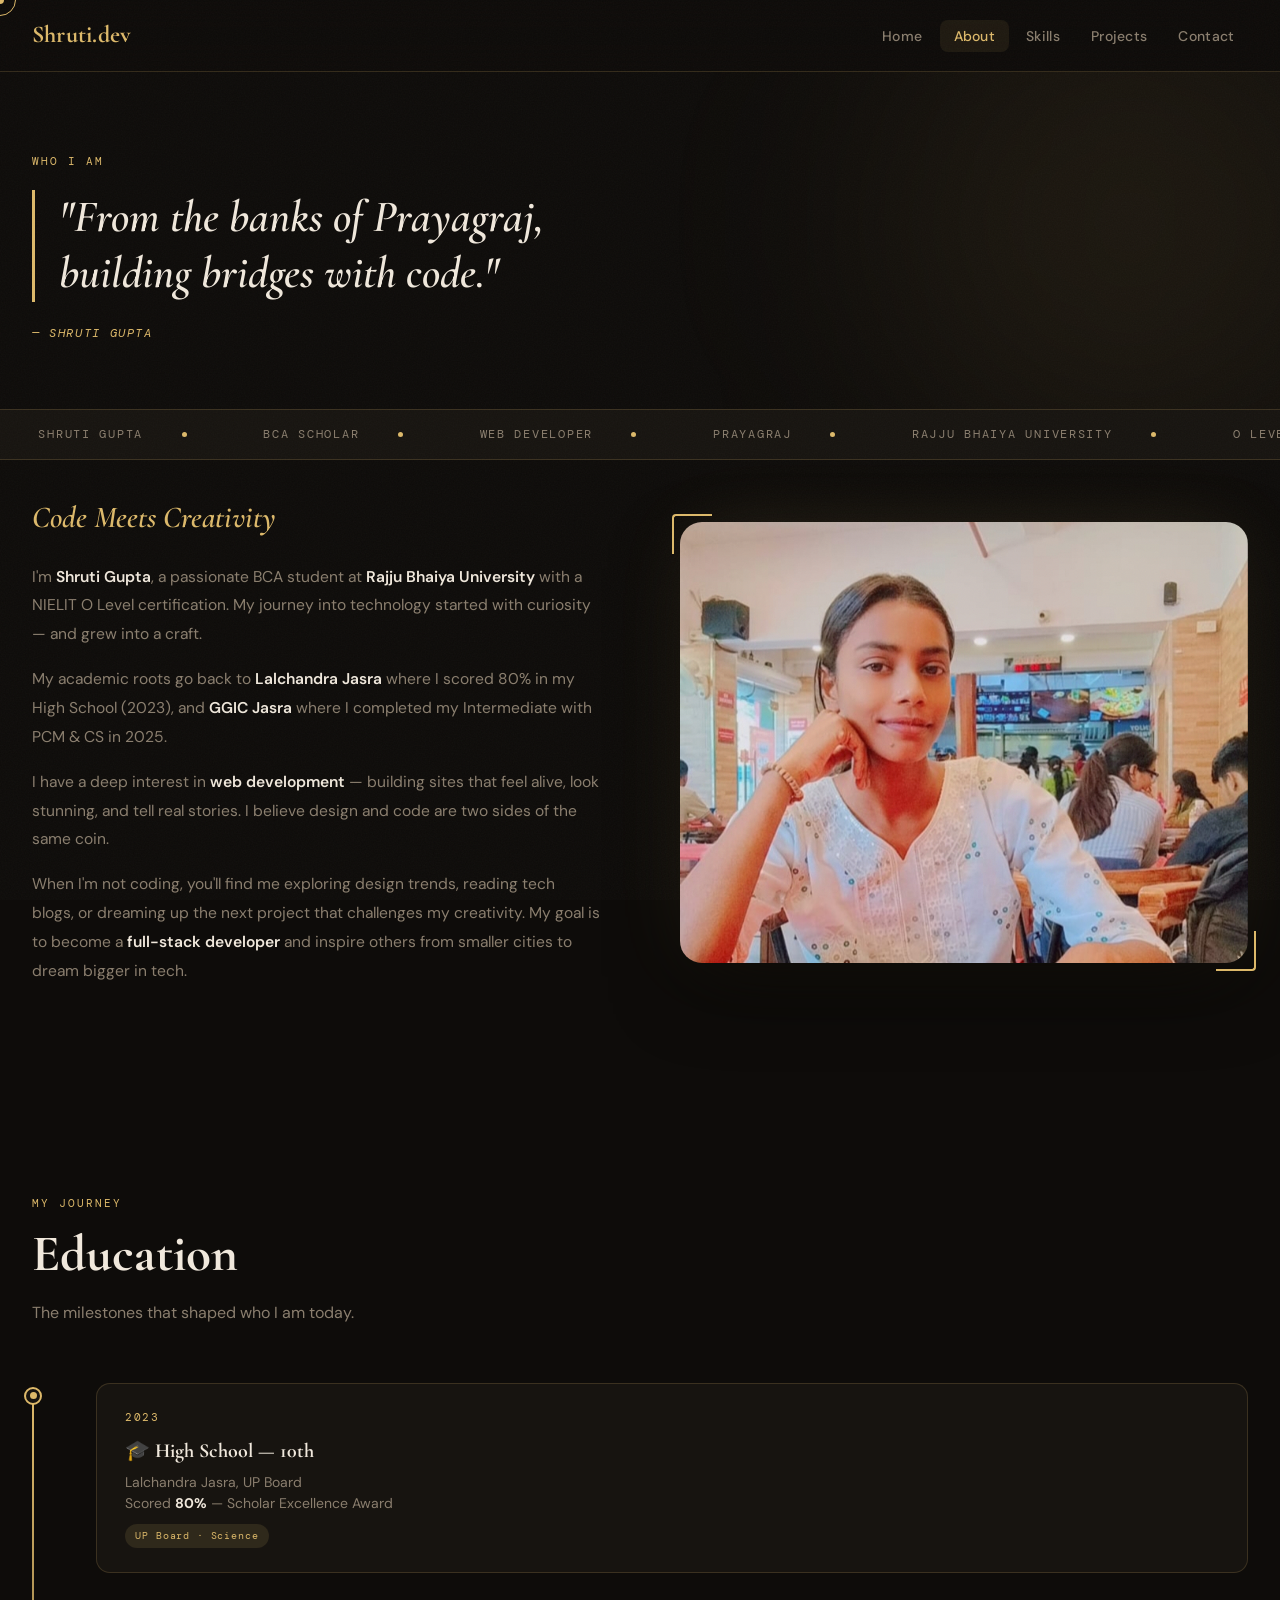
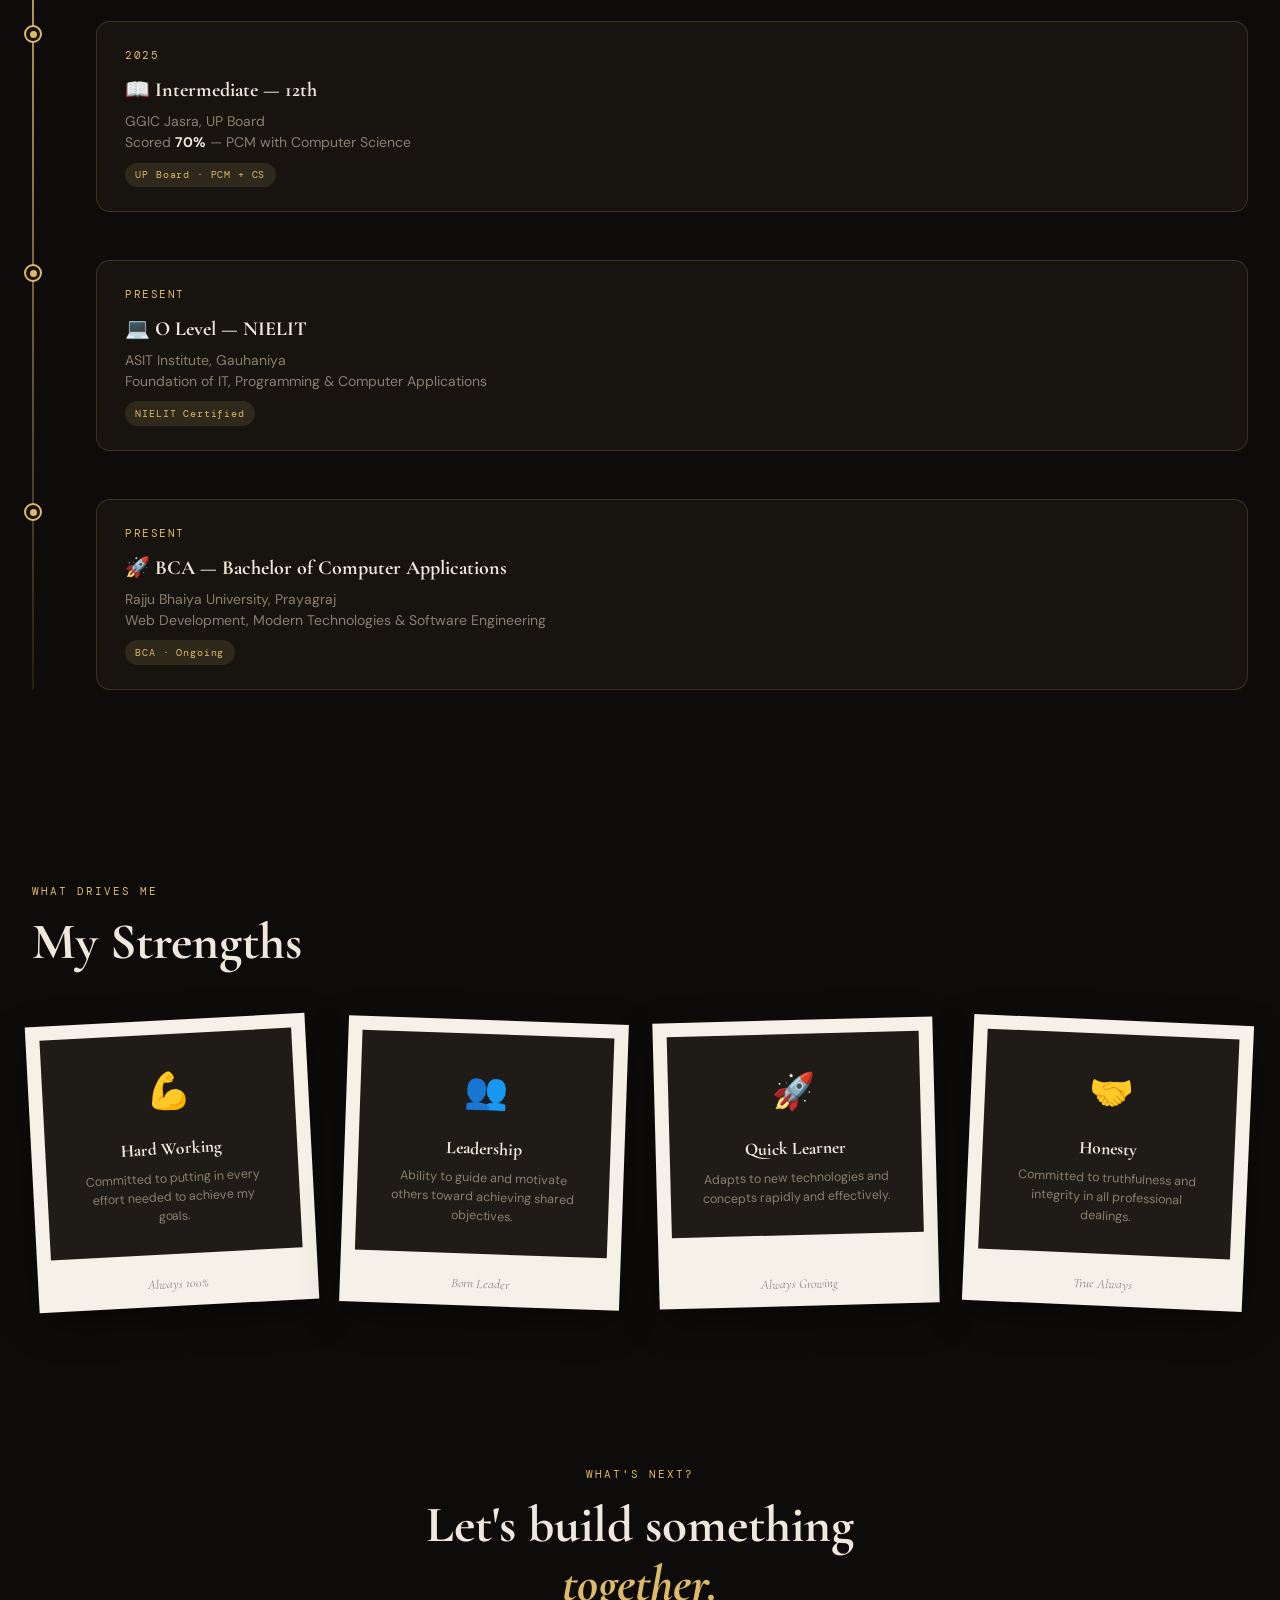
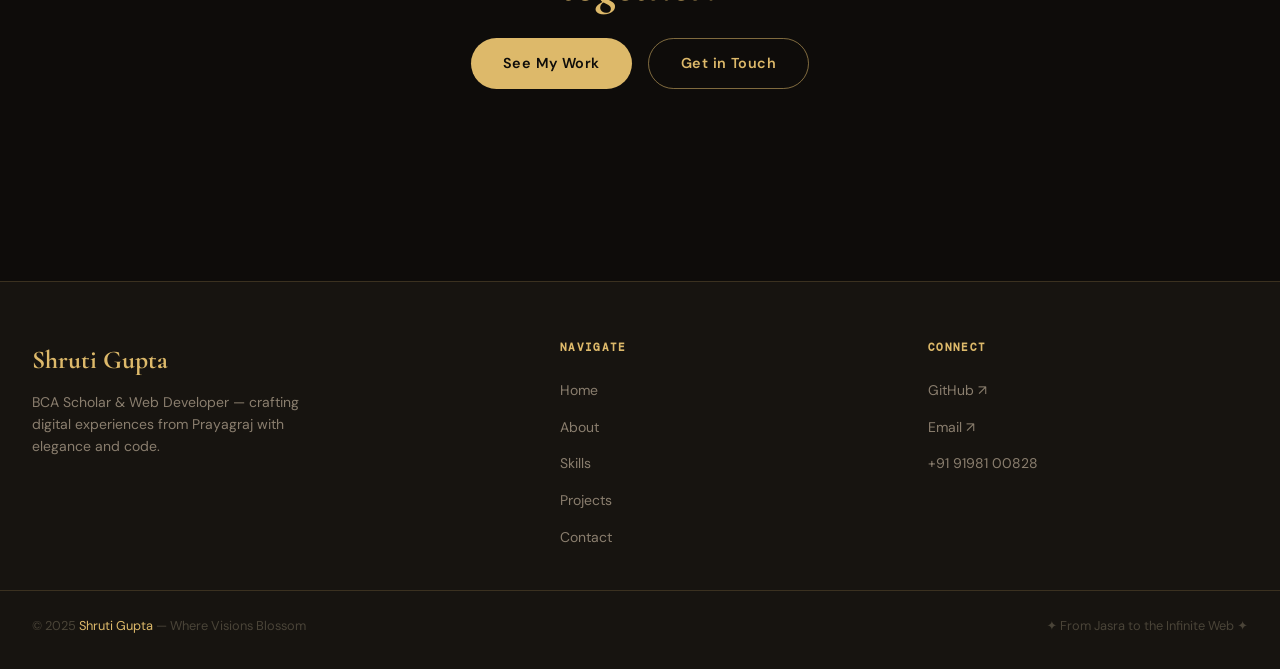
==== about.html @ 957fb054 "feat: complete multi-page portfolio redesign - 5 separate pages: Home, About, Skills, Projects, Cont" ====
<!DOCTYPE html>
<html lang="en">
<head>
  <meta charset="UTF-8">
  <meta name="viewport" content="width=device-width, initial-scale=1.0">
  <title>About — Shruti Gupta</title>
  <link rel="stylesheet" href="css/global.css">
  <link rel="stylesheet" href="css/about.css">
</head>
<body>

  <div id="scroll-progress"></div>
  <div id="cursor-dot"></div>
  <div id="cursor-ring"></div>
  <div id="page-overlay"></div>

  <!-- NAV -->
  <nav class="nav">
    <div class="nav-inner">
      <a href="index.html" class="nav-logo">Shruti.dev</a>
      <ul class="nav-links">
        <li><a href="index.html">Home</a></li>
        <li><a href="about.html">About</a></li>
        <li><a href="skills.html">Skills</a></li>
        <li><a href="projects.html">Projects</a></li>
        <li><a href="contact.html">Contact</a></li>
      </ul>
      <button class="nav-hamburger" aria-label="Menu">&#9776;</button>
    </div>
  </nav>
  <div class="nav-backdrop"></div>
  <div class="nav-drawer">
    <button class="nav-drawer-close" aria-label="Close">&#10005;</button>
    <ul>
      <li><a href="index.html">Home</a></li>
      <li><a href="about.html">About</a></li>
      <li><a href="skills.html">Skills</a></li>
      <li><a href="projects.html">Projects</a></li>
      <li><a href="contact.html">Contact</a></li>
    </ul>
  </div>

  <main class="page-main">

    <!-- ---- PAGE HERO ---- -->
    <section class="page-hero">
      <div class="ambient-blob page-hero-blob"></div>
      <div class="container">
        <div class="page-hero-inner reveal">
          <span class="section-eyebrow">Who I Am</span>
          <blockquote>
            "From the banks of Prayagraj,<br>
            building bridges with code."
          </blockquote>
          <cite>— Shruti Gupta</cite>
        </div>
      </div>
    </section>

    <!-- ---- MARQUEE ---- -->
    <div class="marquee-wrap">
      <div class="marquee-track">
        <div class="marquee-item">Shruti Gupta <span class="dot"></span></div>
        <div class="marquee-item">BCA Scholar <span class="dot"></span></div>
        <div class="marquee-item">Web Developer <span class="dot"></span></div>
        <div class="marquee-item">Prayagraj <span class="dot"></span></div>
        <div class="marquee-item">Rajju Bhaiya University <span class="dot"></span></div>
        <div class="marquee-item">O Level · NIELIT <span class="dot"></span></div>
        <div class="marquee-item">Creative Thinker <span class="dot"></span></div>
        <div class="marquee-item">Code Meets Creativity <span class="dot"></span></div>
        <div class="marquee-item">Shruti Gupta <span class="dot"></span></div>
        <div class="marquee-item">BCA Scholar <span class="dot"></span></div>
        <div class="marquee-item">Web Developer <span class="dot"></span></div>
        <div class="marquee-item">Prayagraj <span class="dot"></span></div>
        <div class="marquee-item">Rajju Bhaiya University <span class="dot"></span></div>
        <div class="marquee-item">O Level · NIELIT <span class="dot"></span></div>
        <div class="marquee-item">Creative Thinker <span class="dot"></span></div>
        <div class="marquee-item">Code Meets Creativity <span class="dot"></span></div>
      </div>
    </div>

    <!-- ---- ABOUT STORY ---- -->
    <section class="about-story">
      <div class="container">
        <div class="about-grid">

          <div class="about-text reveal-left">
            <h3>Code Meets Creativity</h3>
            <p>
              I'm <strong>Shruti Gupta</strong>, a passionate BCA student at
              <strong>Rajju Bhaiya University</strong> with a NIELIT O Level certification.
              My journey into technology started with curiosity — and grew into a craft.
            </p>
            <p>
              My academic roots go back to <strong>Lalchandra Jasra</strong> where I scored
              80% in my High School (2023), and <strong>GGIC Jasra</strong> where I completed
              my Intermediate with PCM &amp; CS in 2025.
            </p>
            <p>
              I have a deep interest in <strong>web development</strong> — building sites that
              feel alive, look stunning, and tell real stories. I believe design and code are
              two sides of the same coin.
            </p>
            <p>
              When I'm not coding, you'll find me exploring design trends, reading tech blogs,
              or dreaming up the next project that challenges my creativity. My goal is to become
              a <strong>full-stack developer</strong> and inspire others from smaller cities
              to dream bigger in tech.
            </p>
          </div>

          <div class="about-photo-wrap reveal-right">
            <div class="about-photo-frame">
              <div class="about-photo-glow"></div>
              <img src="assets/shruti2.jpg" alt="Shruti Gupta">
            </div>
          </div>

        </div>
      </div>
    </section>

    <!-- ---- EDUCATION TIMELINE ---- -->
    <section class="timeline-section">
      <div class="container">
        <div class="timeline-header reveal">
          <span class="section-eyebrow">My Journey</span>
          <h2 class="section-title">Education</h2>
          <p class="section-subtitle">The milestones that shaped who I am today.</p>
        </div>

        <div class="timeline">

          <div class="timeline-item reveal">
            <div class="timeline-node"></div>
            <div class="timeline-card">
              <div class="timeline-year">2023</div>
              <h3>🎓 High School — 10th</h3>
              <p>Lalchandra Jasra, UP Board</p>
              <p>Scored <strong style="color:var(--text)">80%</strong> — Scholar Excellence Award</p>
              <span class="timeline-badge">UP Board · Science</span>
            </div>
          </div>

          <div class="timeline-item reveal delay-1">
            <div class="timeline-node"></div>
            <div class="timeline-card">
              <div class="timeline-year">2025</div>
              <h3>📖 Intermediate — 12th</h3>
              <p>GGIC Jasra, UP Board</p>
              <p>Scored <strong style="color:var(--text)">70%</strong> — PCM with Computer Science</p>
              <span class="timeline-badge">UP Board · PCM + CS</span>
            </div>
          </div>

          <div class="timeline-item reveal delay-2">
            <div class="timeline-node"></div>
            <div class="timeline-card">
              <div class="timeline-year">Present</div>
              <h3>💻 O Level — NIELIT</h3>
              <p>ASIT Institute, Gauhaniya</p>
              <p>Foundation of IT, Programming &amp; Computer Applications</p>
              <span class="timeline-badge">NIELIT Certified</span>
            </div>
          </div>

          <div class="timeline-item reveal delay-3">
            <div class="timeline-node"></div>
            <div class="timeline-card">
              <div class="timeline-year">Present</div>
              <h3>🚀 BCA — Bachelor of Computer Applications</h3>
              <p>Rajju Bhaiya University, Prayagraj</p>
              <p>Web Development, Modern Technologies &amp; Software Engineering</p>
              <span class="timeline-badge">BCA · Ongoing</span>
            </div>
          </div>

        </div>
      </div>
    </section>

    <!-- ---- STRENGTHS POLAROID WALL ---- -->
    <section class="strengths-section">
      <div class="container">
        <div class="reveal" style="margin-bottom:3rem;">
          <span class="section-eyebrow">What Drives Me</span>
          <h2 class="section-title">My Strengths</h2>
        </div>

        <div class="strengths-grid">
          <div class="polaroid-card reveal">
            <div class="polaroid-inner">
              <div class="polaroid-icon">💪</div>
              <h3>Hard Working</h3>
              <p>Committed to putting in every effort needed to achieve my goals.</p>
            </div>
            <span class="polaroid-caption">Always 100%</span>
          </div>

          <div class="polaroid-card reveal delay-1">
            <div class="polaroid-inner">
              <div class="polaroid-icon">👥</div>
              <h3>Leadership</h3>
              <p>Ability to guide and motivate others toward achieving shared objectives.</p>
            </div>
            <span class="polaroid-caption">Born Leader</span>
          </div>

          <div class="polaroid-card reveal delay-2">
            <div class="polaroid-inner">
              <div class="polaroid-icon">🚀</div>
              <h3>Quick Learner</h3>
              <p>Adapts to new technologies and concepts rapidly and effectively.</p>
            </div>
            <span class="polaroid-caption">Always Growing</span>
          </div>

          <div class="polaroid-card reveal delay-3">
            <div class="polaroid-inner">
              <div class="polaroid-icon">🤝</div>
              <h3>Honesty</h3>
              <p>Committed to truthfulness and integrity in all professional dealings.</p>
            </div>
            <span class="polaroid-caption">True Always</span>
          </div>
        </div>
      </div>
    </section>

    <!-- ---- CTA ---- -->
    <section style="padding: 4rem 0 6rem;">
      <div class="container" style="text-align:center;">
        <div class="reveal">
          <span class="section-eyebrow">What's Next?</span>
          <h2 class="section-title" style="max-width:500px;margin:0 auto 1.5rem;">
            Let's build something<br>
            <span style="color:var(--gold); font-style:italic;">together.</span>
          </h2>
          <div style="display:flex; gap:1rem; justify-content:center; flex-wrap:wrap;">
            <a href="projects.html" class="btn btn-primary">See My Work</a>
            <a href="contact.html" class="btn btn-outline">Get in Touch</a>
          </div>
        </div>
      </div>
    </section>

  </main>

  <!-- FOOTER -->
  <footer class="footer">
    <div class="footer-inner">
      <div class="footer-brand">
        <div class="brand-name">Shruti Gupta</div>
        <p>BCA Scholar &amp; Web Developer — crafting digital experiences from Prayagraj with elegance and code.</p>
      </div>
      <div class="footer-col">
        <h4>Navigate</h4>
        <ul>
          <li><a href="index.html">Home</a></li>
          <li><a href="about.html">About</a></li>
          <li><a href="skills.html">Skills</a></li>
          <li><a href="projects.html">Projects</a></li>
          <li><a href="contact.html">Contact</a></li>
        </ul>
      </div>
      <div class="footer-col">
        <h4>Connect</h4>
        <ul>
          <li><a href="https://github.com/shrutii58" target="_blank">GitHub ↗</a></li>
          <li><a href="mailto:shruti2389@gmail.com">Email ↗</a></li>
          <li><a href="tel:+919198100828">+91 91981 00828</a></li>
        </ul>
      </div>
    </div>
    <div class="footer-bottom">
      <p>© 2025 <span>Shruti Gupta</span> — Where Visions Blossom</p>
      <p>✦ From Jasra to the Infinite Web ✦</p>
    </div>
  </footer>

  <script src="js/reveal.js"></script>
  <script src="js/nav.js"></script>
  <script src="js/cursor.js"></script>

  <!-- Timeline node animation via reveal observer -->
  <script>
    (function () {
      const observer = new IntersectionObserver(entries => {
        entries.forEach(e => {
          if (e.isIntersecting) {
            e.target.classList.add('visible');
          }
        });
      }, { threshold: 0.3 });
      document.querySelectorAll('.timeline-item').forEach(el => observer.observe(el));
    })();
  </script>
</body>
</html>
---- css/global.css ----
/* ============================================================
   GLOBAL.CSS — Design Tokens, Reset, Nav, Footer, Cursor,
                Animations, Scroll Progress, Page Transitions
   ============================================================ */

/* ---------- Google Fonts ---------- */
@import url('https://fonts.googleapis.com/css2?family=Cormorant+Garamond:ital,wght@0,400;0,500;0,600;0,700;1,400;1,600&family=DM+Sans:wght@300;400;500;600;700&family=DM+Mono:wght@400;500&display=swap');

/* ---------- CSS Variables ---------- */
:root {
  --bg:           #0E0C0A;
  --surface:      #171410;
  --surface-up:   #1F1B17;
  --card:         #231F1A;
  --border:       rgba(221,185,106,0.18);
  --border-hover: rgba(221,185,106,0.55);

  --text:         #F0E8DC;
  --muted:        #8A7E6E;
  --faint:        #4A4438;

  --gold:         #DDB96A;
  --gold-dim:     rgba(221,185,106,0.12);
  --gold-glow:    rgba(221,185,106,0.25);
  --red:          #C4523A;
  --green:        #5C9E7F;

  --font-head:    'Cormorant Garamond', Georgia, serif;
  --font-body:    'DM Sans', system-ui, sans-serif;
  --font-mono:    'DM Mono', monospace;

  --radius:       14px;
  --radius-lg:    22px;
  --transition:   0.38s cubic-bezier(0.22, 1, 0.36, 1);
  --nav-h:        72px;
}

/* ---------- Reset ---------- */
*, *::before, *::after { margin: 0; padding: 0; box-sizing: border-box; }
html { scroll-behavior: smooth; font-size: 16px; }
body {
  font-family: var(--font-body);
  background-color: var(--bg);
  color: var(--text);
  overflow-x: hidden;
  line-height: 1.7;
  min-height: 100vh;
  cursor: none;
}
body::after {
  content: '';
  position: fixed;
  inset: 0;
  background-image: url("data:image/svg+xml,%3Csvg xmlns='http://www.w3.org/2000/svg' width='300' height='300'%3E%3Cfilter id='n'%3E%3CfeTurbulence type='fractalNoise' baseFrequency='0.75' numOctaves='4' stitchTiles='stitch'/%3E%3C/filter%3E%3Crect width='300' height='300' filter='url(%23n)' opacity='1'/%3E%3C/svg%3E");
  opacity: 0.035;
  pointer-events: none;
  z-index: 9990;
}
img { max-width: 100%; display: block; }
a { color: inherit; text-decoration: none; }
button { font-family: var(--font-body); cursor: none; }

/* ---------- Scroll Progress Bar ---------- */
#scroll-progress {
  position: fixed;
  top: 0; left: 0;
  width: 100%; height: 3px;
  background: linear-gradient(90deg, var(--gold), var(--red));
  transform-origin: left;
  transform: scaleX(0);
  z-index: 9999;
  transition: transform 0.1s linear;
}

/* ---------- Custom Cursor ---------- */
#cursor-dot {
  position: fixed;
  width: 8px; height: 8px;
  background: var(--gold);
  border-radius: 50%;
  pointer-events: none;
  z-index: 9998;
  transform: translate(-50%, -50%);
  transition: transform 0.08s ease, opacity 0.3s;
}
#cursor-ring {
  position: fixed;
  width: 32px; height: 32px;
  border: 1.5px solid var(--gold);
  border-radius: 50%;
  pointer-events: none;
  z-index: 9997;
  transform: translate(-50%, -50%);
  transition: width 0.3s var(--transition), height 0.3s var(--transition),
              border-radius 0.3s var(--transition), background 0.3s,
              border-color 0.3s;
  display: flex; align-items: center; justify-content: center;
  overflow: hidden;
}
#cursor-ring.expanded {
  width: 80px; height: 32px;
  border-radius: 50px;
  background: var(--gold);
  border-color: var(--gold);
}
#cursor-ring.expanded::after {
  content: 'OPEN ↗';
  font-family: var(--font-mono);
  font-size: 0.6rem;
  color: var(--bg);
  font-weight: 600;
  letter-spacing: 0.06em;
  white-space: nowrap;
}
#cursor-ring.link-mode {
  width: 44px; height: 44px;
  border-color: var(--gold);
  background: var(--gold-dim);
}
@media (max-width: 768px) {
  #cursor-dot, #cursor-ring { display: none; }
  body { cursor: auto; }
  button { cursor: pointer; }
}

/* ---------- Page Transition Overlay ---------- */
#page-overlay {
  position: fixed;
  inset: 0;
  background: var(--bg);
  z-index: 9995;
  opacity: 0;
  pointer-events: none;
  transition: opacity 0.3s ease;
}
#page-overlay.active { opacity: 1; pointer-events: all; }

/* ============================================================
   NAVIGATION
   ============================================================ */
.nav {
  position: fixed;
  top: 0; left: 0; right: 0;
  height: var(--nav-h);
  z-index: 500;
  backdrop-filter: blur(24px) saturate(160%);
  -webkit-backdrop-filter: blur(24px) saturate(160%);
  background: rgba(14, 12, 10, 0.72);
  border-bottom: 1px solid var(--border);
  display: flex; align-items: center;
}
.nav-inner {
  width: 100%; max-width: 1280px;
  margin: 0 auto;
  padding: 0 2rem;
  display: flex; align-items: center; justify-content: space-between;
}
.nav-logo {
  font-family: var(--font-head);
  font-size: 1.5rem;
  font-weight: 700;
  color: var(--gold);
  letter-spacing: 0.01em;
  transition: opacity 0.2s;
}
.nav-logo:hover { opacity: 0.8; }

.nav-links {
  display: flex; align-items: center;
  gap: 0.25rem;
  list-style: none;
}
.nav-links a {
  font-size: 0.875rem;
  font-weight: 500;
  color: var(--muted);
  padding: 0.45rem 0.85rem;
  border-radius: 8px;
  transition: color 0.2s, background 0.2s;
  letter-spacing: 0.02em;
}
.nav-links a:hover,
.nav-links a.active {
  color: var(--text);
  background: rgba(221,185,106,0.08);
}
.nav-links a.active { color: var(--gold); }

/* Mobile menu button */
.nav-hamburger {
  display: none;
  background: none;
  border: 1.5px solid var(--border);
  border-radius: 8px;
  width: 40px; height: 40px;
  align-items: center; justify-content: center;
  color: var(--gold);
  font-size: 1.1rem;
  transition: border-color 0.2s;
}
.nav-hamburger:hover { border-color: var(--gold); }

/* Mobile drawer */
.nav-drawer {
  position: fixed;
  top: 0; right: -100%;
  width: min(320px, 85vw);
  height: 100vh;
  background: var(--surface);
  border-left: 1px solid var(--border);
  z-index: 600;
  transition: right 0.4s cubic-bezier(0.22, 1, 0.36, 1);
  display: flex; flex-direction: column;
  padding: 2rem;
}
.nav-drawer.open { right: 0; }
.nav-drawer-close {
  align-self: flex-end;
  background: none;
  border: 1.5px solid var(--border);
  border-radius: 8px;
  width: 36px; height: 36px;
  display: flex; align-items: center; justify-content: center;
  color: var(--muted);
  font-size: 1rem;
  margin-bottom: 2rem;
}
.nav-drawer ul {
  list-style: none;
  display: flex; flex-direction: column;
  gap: 0.5rem;
}
.nav-drawer ul a {
  display: block;
  font-size: 1.1rem;
  font-weight: 500;
  color: var(--muted);
  padding: 0.7rem 1rem;
  border-radius: 10px;
  transition: color 0.2s, background 0.2s;
}
.nav-drawer ul a:hover,
.nav-drawer ul a.active {
  color: var(--gold);
  background: var(--gold-dim);
}

/* Overlay behind drawer */
.nav-backdrop {
  display: none;
  position: fixed;
  inset: 0;
  background: rgba(0,0,0,0.5);
  z-index: 599;
}
.nav-backdrop.show { display: block; }

@media (max-width: 768px) {
  .nav-links { display: none; }
  .nav-hamburger { display: flex; }
}

/* ============================================================
   FOOTER
   ============================================================ */
.footer {
  background: var(--surface);
  border-top: 1px solid var(--border);
  padding: 3.5rem 0 2rem;
  margin-top: 6rem;
}
.footer-inner {
  max-width: 1280px;
  margin: 0 auto;
  padding: 0 2rem;
  display: grid;
  grid-template-columns: 1.5fr 1fr 1fr;
  gap: 3rem;
  margin-bottom: 2.5rem;
}
.footer-brand .brand-name {
  font-family: var(--font-head);
  font-size: 1.6rem;
  font-weight: 700;
  color: var(--gold);
  margin-bottom: 0.6rem;
}
.footer-brand p {
  color: var(--muted);
  font-size: 0.875rem;
  line-height: 1.6;
  max-width: 280px;
}
.footer-col h4 {
  font-size: 0.7rem;
  font-family: var(--font-mono);
  letter-spacing: 0.12em;
  color: var(--gold);
  text-transform: uppercase;
  margin-bottom: 1.2rem;
}
.footer-col ul {
  list-style: none;
  display: flex;
  flex-direction: column;
  gap: 0.6rem;
}
.footer-col ul a {
  font-size: 0.875rem;
  color: var(--muted);
  transition: color 0.2s;
}
.footer-col ul a:hover { color: var(--text); }
.footer-bottom {
  max-width: 1280px;
  margin: 0 auto;
  padding: 1.5rem 2rem 0;
  border-top: 1px solid var(--border);
  display: flex;
  align-items: center;
  justify-content: space-between;
  flex-wrap: wrap;
  gap: 0.5rem;
}
.footer-bottom p {
  font-size: 0.8rem;
  color: var(--faint);
}
.footer-bottom span { color: var(--gold); }

@media (max-width: 768px) {
  .footer-inner { grid-template-columns: 1fr; gap: 2rem; }
  .footer-bottom { flex-direction: column; text-align: center; }
}

/* ============================================================
   SHARED SECTION UTILITIES
   ============================================================ */
.container {
  max-width: 1280px;
  margin: 0 auto;
  padding: 0 2rem;
}
section { padding: 6rem 0; }

.section-eyebrow {
  font-family: var(--font-mono);
  font-size: 0.7rem;
  letter-spacing: 0.18em;
  color: var(--gold);
  text-transform: uppercase;
  margin-bottom: 0.75rem;
  display: block;
}
.section-title {
  font-family: var(--font-head);
  font-size: clamp(2rem, 5vw, 3.2rem);
  font-weight: 700;
  color: var(--text);
  line-height: 1.15;
  margin-bottom: 1rem;
}
.section-title .ink-line {
  position: relative;
  display: inline-block;
}
.section-title .ink-line svg {
  position: absolute;
  bottom: -6px; left: 0;
  width: 100%;
  overflow: visible;
  pointer-events: none;
}
.section-subtitle {
  font-size: 1rem;
  color: var(--muted);
  max-width: 540px;
  line-height: 1.7;
}

/* ---------- Divider ---------- */
.section-divider {
  width: 100%;
  height: 60px;
  position: relative;
  overflow: hidden;
  margin: 0;
}
.section-divider svg {
  width: 100%;
  height: 100%;
}

/* ---------- Scroll Reveal ---------- */
.reveal {
  opacity: 0;
  transform: translateY(48px);
  transition: opacity 0.7s var(--transition),
              transform 0.7s var(--transition);
}
.reveal.visible {
  opacity: 1;
  transform: translateY(0);
}
.reveal-left {
  opacity: 0;
  transform: translateX(-48px);
  transition: opacity 0.7s var(--transition),
              transform 0.7s var(--transition);
}
.reveal-left.visible {
  opacity: 1;
  transform: translateX(0);
}
.reveal-right {
  opacity: 0;
  transform: translateX(48px);
  transition: opacity 0.7s var(--transition),
              transform 0.7s var(--transition);
}
.reveal-right.visible {
  opacity: 1;
  transform: translateX(0);
}

/* Stagger delays */
.delay-1 { transition-delay: 0.1s; }
.delay-2 { transition-delay: 0.2s; }
.delay-3 { transition-delay: 0.3s; }
.delay-4 { transition-delay: 0.4s; }
.delay-5 { transition-delay: 0.5s; }

/* ---------- Marquee ---------- */
.marquee-wrap {
  overflow: hidden;
  width: 100%;
  background: var(--surface);
  border-top: 1px solid var(--border);
  border-bottom: 1px solid var(--border);
  padding: 0.9rem 0;
}
.marquee-track {
  display: flex;
  width: max-content;
  animation: marquee-scroll 28s linear infinite;
  gap: 0;
}
.marquee-wrap:hover .marquee-track { animation-play-state: paused; }
.marquee-item {
  font-family: var(--font-mono);
  font-size: 0.72rem;
  letter-spacing: 0.15em;
  text-transform: uppercase;
  color: var(--muted);
  padding: 0 2.4rem;
  white-space: nowrap;
  display: flex; align-items: center; gap: 2.4rem;
}
.marquee-item .dot {
  width: 5px; height: 5px;
  background: var(--gold);
  border-radius: 50%;
  flex-shrink: 0;
}
@keyframes marquee-scroll {
  0%   { transform: translateX(0); }
  100% { transform: translateX(-50%); }
}

/* ---------- Gold Ink underline SVG animation ---------- */
.ink-svg-path {
  fill: none;
  stroke: var(--gold);
  stroke-width: 3;
  stroke-linecap: round;
  stroke-dasharray: 600;
  stroke-dashoffset: 600;
  animation: ink-draw 1.4s cubic-bezier(0.22, 1, 0.36, 1) 0.5s forwards;
}
@keyframes ink-draw {
  to { stroke-dashoffset: 0; }
}

/* ---------- Floating Petals ---------- */
.petals-wrap {
  position: absolute;
  inset: 0;
  overflow: hidden;
  pointer-events: none;
  z-index: 0;
}
.petal {
  position: absolute;
  border-radius: 50% 10% 50% 10%;
  opacity: 0;
  animation: petal-drift linear infinite;
}
.petal:nth-child(1)  { width:10px; height:16px; background:var(--gold);    left:8%;   animation-duration:14s; animation-delay:0s;    top:-20px; }
.petal:nth-child(2)  { width:7px;  height:13px; background:var(--red);     left:22%;  animation-duration:18s; animation-delay:3s;    top:-20px; }
.petal:nth-child(3)  { width:12px; height:18px; background:var(--gold);    left:38%;  animation-duration:16s; animation-delay:1.5s;  top:-20px; opacity:0.6; }
.petal:nth-child(4)  { width:8px;  height:14px; background:var(--red);     left:55%;  animation-duration:20s; animation-delay:5s;    top:-20px; }
.petal:nth-child(5)  { width:6px;  height:11px; background:var(--gold);    left:68%;  animation-duration:15s; animation-delay:2s;    top:-20px; opacity:0.5; }
.petal:nth-child(6)  { width:9px;  height:15px; background:#e89a50;        left:80%;  animation-duration:17s; animation-delay:7s;    top:-20px; }
.petal:nth-child(7)  { width:11px; height:17px; background:var(--gold);    left:14%;  animation-duration:19s; animation-delay:4s;    top:-20px; opacity:0.7; }
.petal:nth-child(8)  { width:7px;  height:12px; background:var(--red);     left:92%;  animation-duration:13s; animation-delay:6s;    top:-20px; }
@keyframes petal-drift {
  0%   { transform: translateY(-20px) rotate(0deg);   opacity: 0; }
  10%  { opacity: 0.7; }
  90%  { opacity: 0.4; }
  100% { transform: translateY(100vh) rotate(540deg); opacity: 0; }
}

/* ---------- Buttons ---------- */
.btn {
  display: inline-flex;
  align-items: center;
  gap: 0.5rem;
  padding: 0.75rem 2rem;
  border-radius: 50px;
  font-size: 0.9rem;
  font-weight: 600;
  letter-spacing: 0.03em;
  transition: transform 0.25s var(--transition),
              box-shadow 0.25s var(--transition),
              background 0.25s;
  border: none;
  cursor: none;
}
.btn-primary {
  background: var(--gold);
  color: var(--bg);
}
.btn-primary:hover {
  transform: translateY(-3px);
  box-shadow: 0 12px 32px -6px rgba(221,185,106,0.45);
}
.btn-outline {
  background: transparent;
  color: var(--gold);
  border: 1.5px solid var(--border-hover);
}
.btn-outline:hover {
  background: var(--gold-dim);
  transform: translateY(-3px);
  border-color: var(--gold);
}

/* ---------- Tag / Pill ---------- */
.tag {
  display: inline-block;
  font-family: var(--font-mono);
  font-size: 0.68rem;
  letter-spacing: 0.06em;
  padding: 0.28rem 0.75rem;
  border-radius: 50px;
  background: var(--gold-dim);
  color: var(--gold);
  border: 1px solid rgba(221,185,106,0.25);
}

/* ---------- Ambient glow blobs ---------- */
.ambient-blob {
  position: absolute;
  border-radius: 50%;
  filter: blur(120px);
  pointer-events: none;
  z-index: 0;
}

/* ---------- Page main padding ---------- */
.page-main { padding-top: var(--nav-h); }
---- css/about.css ----
/* ============================================================
   ABOUT.CSS — Story, Timeline, Polaroid Strengths
   ============================================================ */

/* ---- Page Hero ---- */
.page-hero {
  padding: 5rem 0 4rem;
  position: relative;
  overflow: hidden;
}
.page-hero-blob {
  width: 500px; height: 500px;
  background: rgba(221,185,106,0.07);
  top: -100px; right: -100px;
}
.page-hero-inner {
  position: relative;
  z-index: 2;
  max-width: 700px;
}
.page-hero blockquote {
  font-family: var(--font-head);
  font-size: clamp(1.8rem, 4vw, 2.8rem);
  font-weight: 600;
  font-style: italic;
  color: var(--text);
  line-height: 1.25;
  margin: 1.2rem 0 1rem;
  border-left: 3px solid var(--gold);
  padding-left: 1.5rem;
}
.page-hero cite {
  font-family: var(--font-mono);
  font-size: 0.72rem;
  letter-spacing: 0.14em;
  color: var(--gold);
  text-transform: uppercase;
}

/* ---- About Story ---- */
.about-story { padding-top: 2rem; }
.about-grid {
  display: grid;
  grid-template-columns: 1fr 1fr;
  gap: 5rem;
  align-items: center;
}
.about-text h3 {
  font-family: var(--font-head);
  font-size: clamp(1.4rem, 3vw, 1.9rem);
  font-weight: 600;
  color: var(--gold);
  margin-bottom: 1.2rem;
  font-style: italic;
}
.about-text p {
  color: var(--muted);
  font-size: 0.975rem;
  line-height: 1.85;
  margin-bottom: 1rem;
}
.about-text p strong { color: var(--text); font-weight: 600; }

/* Photo with SVG squiggle border */
.about-photo-wrap { position: relative; }
.about-photo-frame {
  position: relative;
  display: inline-block;
}
.about-photo-frame img {
  width: 100%;
  border-radius: 22px;
  display: block;
  position: relative;
  z-index: 1;
  box-shadow: 0 30px 80px -16px rgba(0,0,0,0.7),
              0 0 80px -20px rgba(221,185,106,0.2);
}
/* Decorative corner accents */
.about-photo-frame::before,
.about-photo-frame::after {
  content: '';
  position: absolute;
  width: 40px; height: 40px;
  border-color: var(--gold);
  border-style: solid;
  z-index: 2;
}
.about-photo-frame::before {
  top: -8px; left: -8px;
  border-width: 2px 0 0 2px;
  border-radius: 4px 0 0 0;
}
.about-photo-frame::after {
  bottom: -8px; right: -8px;
  border-width: 0 2px 2px 0;
  border-radius: 0 0 4px 0;
}
.about-photo-glow {
  position: absolute;
  inset: -20px;
  background: radial-gradient(ellipse at center, rgba(221,185,106,0.12) 0%, transparent 65%);
  pointer-events: none;
  z-index: 0;
}

/* ---- Education Timeline ---- */
.timeline-section { padding: 6rem 0; }
.timeline-header { margin-bottom: 3.5rem; }

.timeline {
  position: relative;
  padding-left: 2.5rem;
}
.timeline::before {
  content: '';
  position: absolute;
  left: 0;
  top: 8px;
  bottom: 0;
  width: 2px;
  background: linear-gradient(180deg, var(--gold), rgba(221,185,106,0.1));
}

.timeline-item {
  position: relative;
  margin-bottom: 3rem;
  padding-left: 1.5rem;
}
.timeline-item:last-child { margin-bottom: 0; }

/* Node circle */
.timeline-node {
  position: absolute;
  left: -2.5rem;
  top: 4px;
  width: 18px; height: 18px;
  border-radius: 50%;
  background: var(--surface);
  border: 2px solid rgba(221,185,106,0.35);
  display: flex; align-items: center; justify-content: center;
  transition: border-color 0.4s, background 0.4s;
  z-index: 1;
  margin-left: -8px;
}
.timeline-node::after {
  content: '';
  width: 7px; height: 7px;
  border-radius: 50%;
  background: var(--gold);
  opacity: 0;
  transition: opacity 0.4s;
}
.timeline-item.visible .timeline-node {
  border-color: var(--gold);
}
.timeline-item.visible .timeline-node::after {
  opacity: 1;
}

.timeline-card {
  background: var(--surface);
  border: 1px solid var(--border);
  border-radius: var(--radius);
  padding: 1.5rem 1.75rem;
  transition: border-color 0.3s, transform 0.3s var(--transition);
}
.timeline-card:hover {
  border-color: var(--border-hover);
  transform: translateX(6px);
}
.timeline-year {
  font-family: var(--font-mono);
  font-size: 0.68rem;
  letter-spacing: 0.14em;
  color: var(--gold);
  text-transform: uppercase;
  margin-bottom: 0.5rem;
}
.timeline-card h3 {
  font-family: var(--font-head);
  font-size: 1.25rem;
  font-weight: 700;
  color: var(--text);
  margin-bottom: 0.25rem;
}
.timeline-card p {
  font-size: 0.875rem;
  color: var(--muted);
  line-height: 1.5;
}
.timeline-badge {
  display: inline-block;
  margin-top: 0.6rem;
  font-family: var(--font-mono);
  font-size: 0.65rem;
  padding: 0.22rem 0.65rem;
  border-radius: 50px;
  background: var(--gold-dim);
  color: var(--gold);
  letter-spacing: 0.08em;
}

/* ---- Strengths Polaroid Wall ---- */
.strengths-section { padding: 6rem 0; }
.strengths-grid {
  display: grid;
  grid-template-columns: repeat(4, 1fr);
  gap: 2rem;
  margin-top: 3rem;
}
.polaroid-card {
  background: #f5f0e8;
  padding: 14px 14px 52px;
  box-shadow: 0 12px 40px -8px rgba(0,0,0,0.55);
  position: relative;
  transition: transform 0.5s var(--transition), box-shadow 0.5s var(--transition);
  cursor: none;
}
.polaroid-card:nth-child(1) { transform: rotate(-3deg); }
.polaroid-card:nth-child(2) { transform: rotate(2deg); }
.polaroid-card:nth-child(3) { transform: rotate(-1.5deg); }
.polaroid-card:nth-child(4) { transform: rotate(2.5deg); }

.polaroid-card:hover { transform: rotate(0deg) scale(1.05); box-shadow: 0 24px 60px -8px rgba(0,0,0,0.65); }

.polaroid-inner {
  background: var(--surface-up);
  padding: 1.75rem;
  display: flex;
  flex-direction: column;
  align-items: center;
  justify-content: center;
  min-height: 140px;
}
.polaroid-icon {
  font-size: 2.2rem;
  margin-bottom: 0.75rem;
}
.polaroid-card h3 {
  font-family: var(--font-head);
  font-size: 1.1rem;
  font-weight: 700;
  color: var(--text);
  text-align: center;
  margin-bottom: 0.35rem;
}
.polaroid-card p {
  font-size: 0.78rem;
  color: var(--muted);
  text-align: center;
  line-height: 1.5;
}
.polaroid-caption {
  position: absolute;
  bottom: 10px;
  left: 0; right: 0;
  text-align: center;
  font-family: 'Cormorant Garamond', serif;
  font-size: 0.82rem;
  font-style: italic;
  color: #888;
}

/* ---- Responsive ---- */
@media (max-width: 900px) {
  .about-grid { grid-template-columns: 1fr; gap: 3rem; }
  .about-photo-wrap { order: -1; }
  .strengths-grid { grid-template-columns: repeat(2, 1fr); }
}
@media (max-width: 500px) {
  .strengths-grid { grid-template-columns: 1fr 1fr; gap: 1.2rem; }
  .timeline { padding-left: 1.8rem; }
}
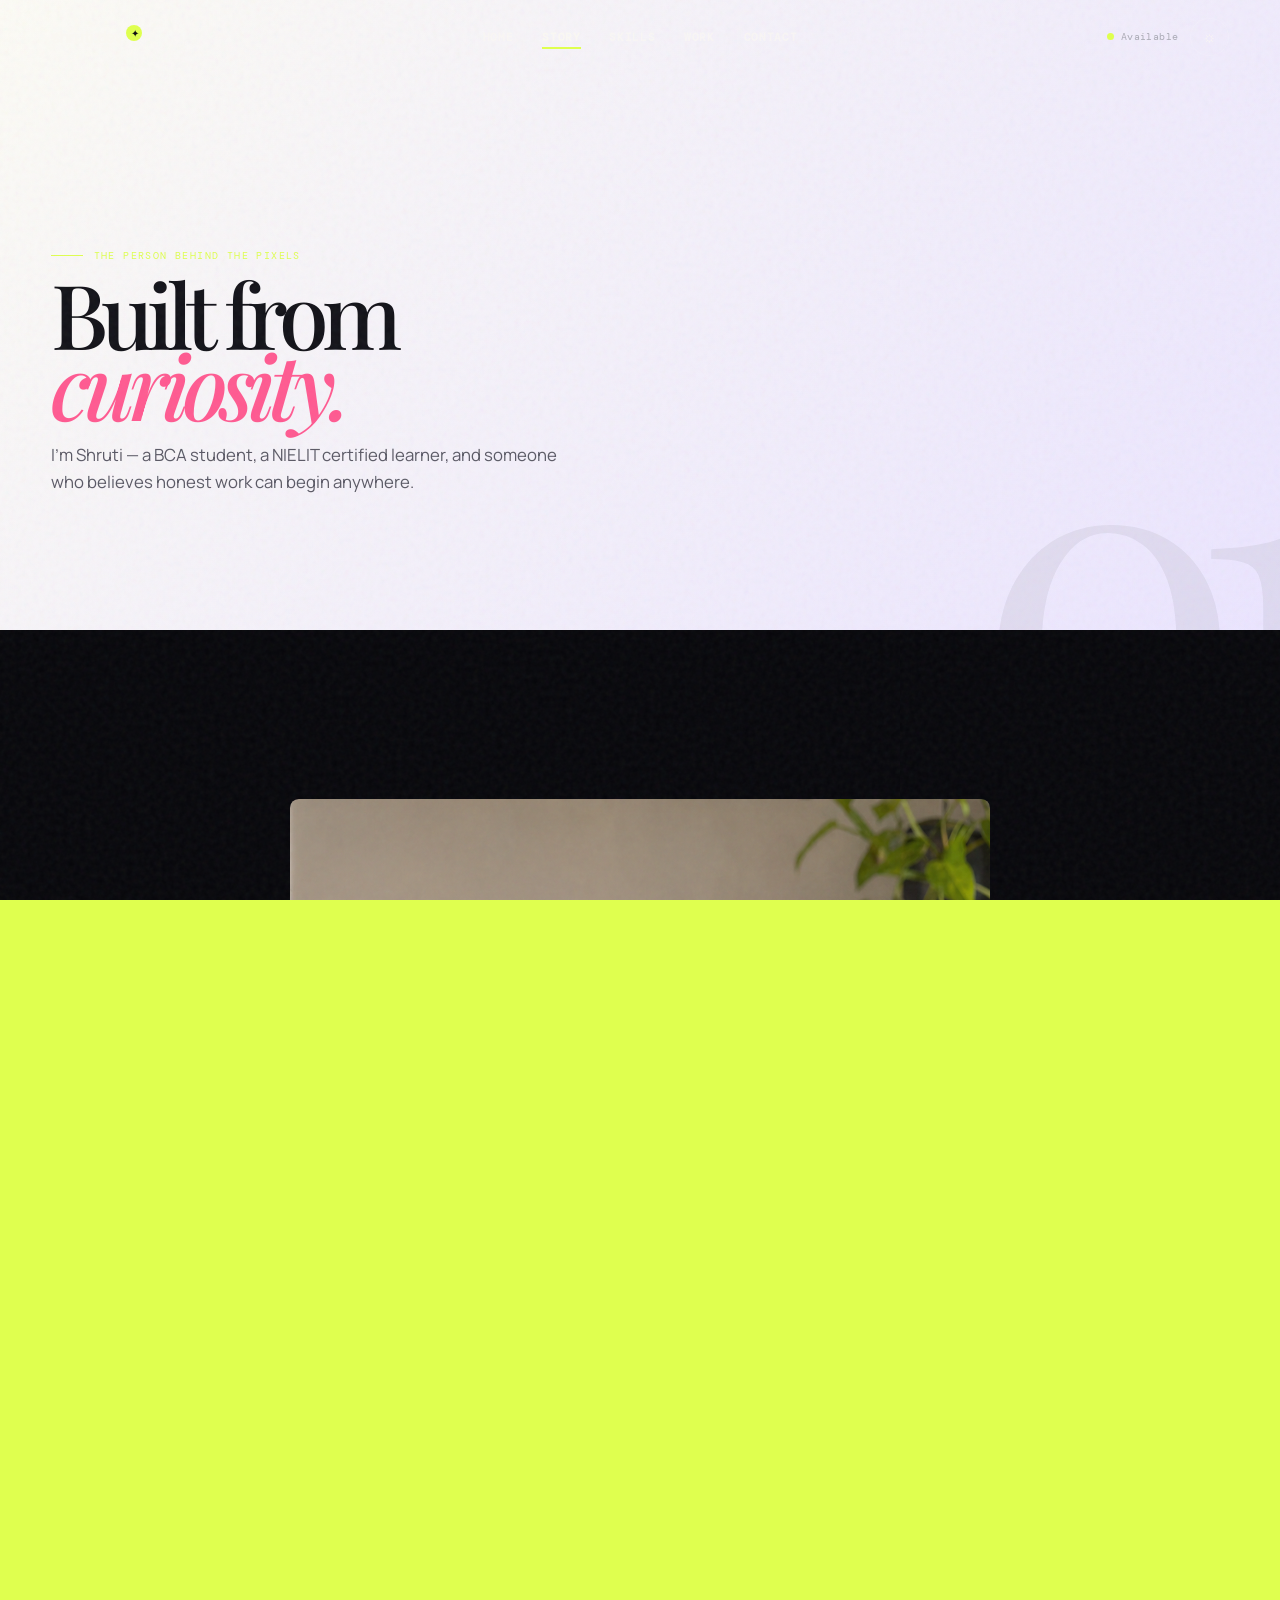
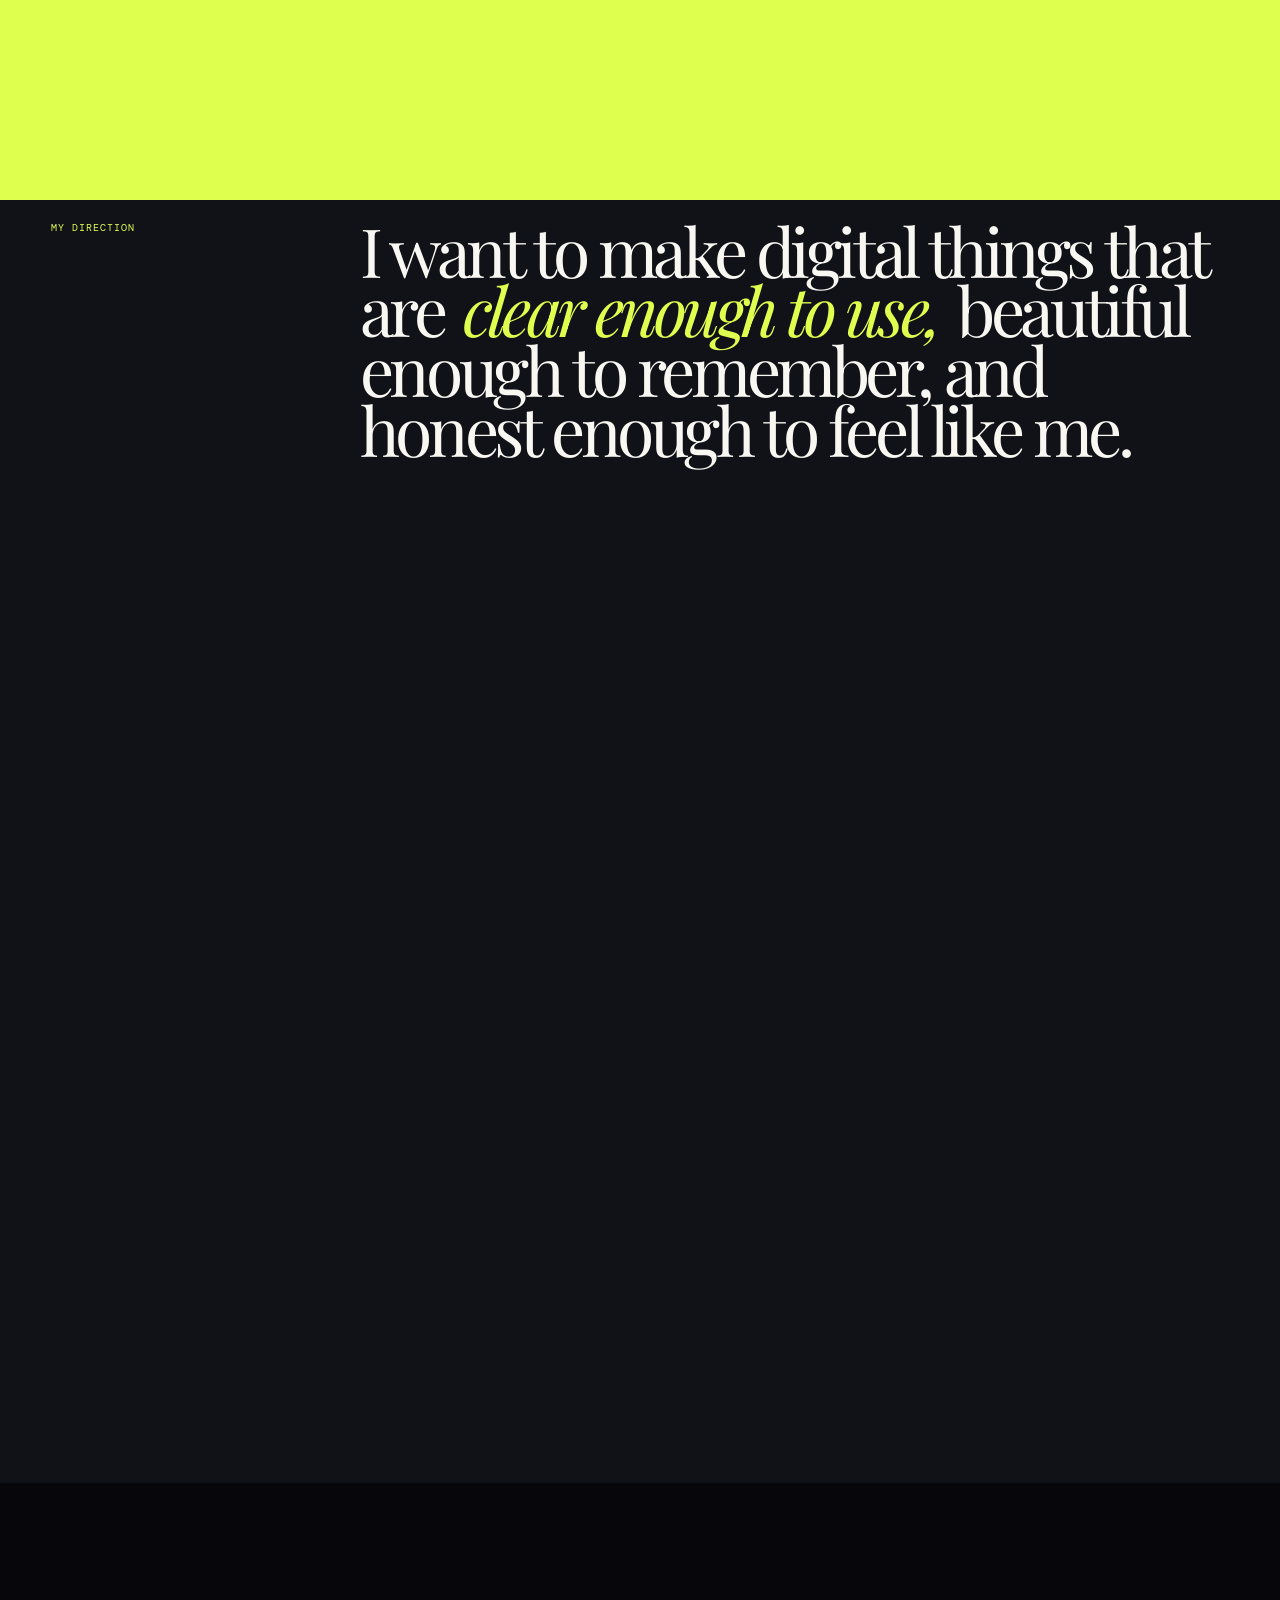
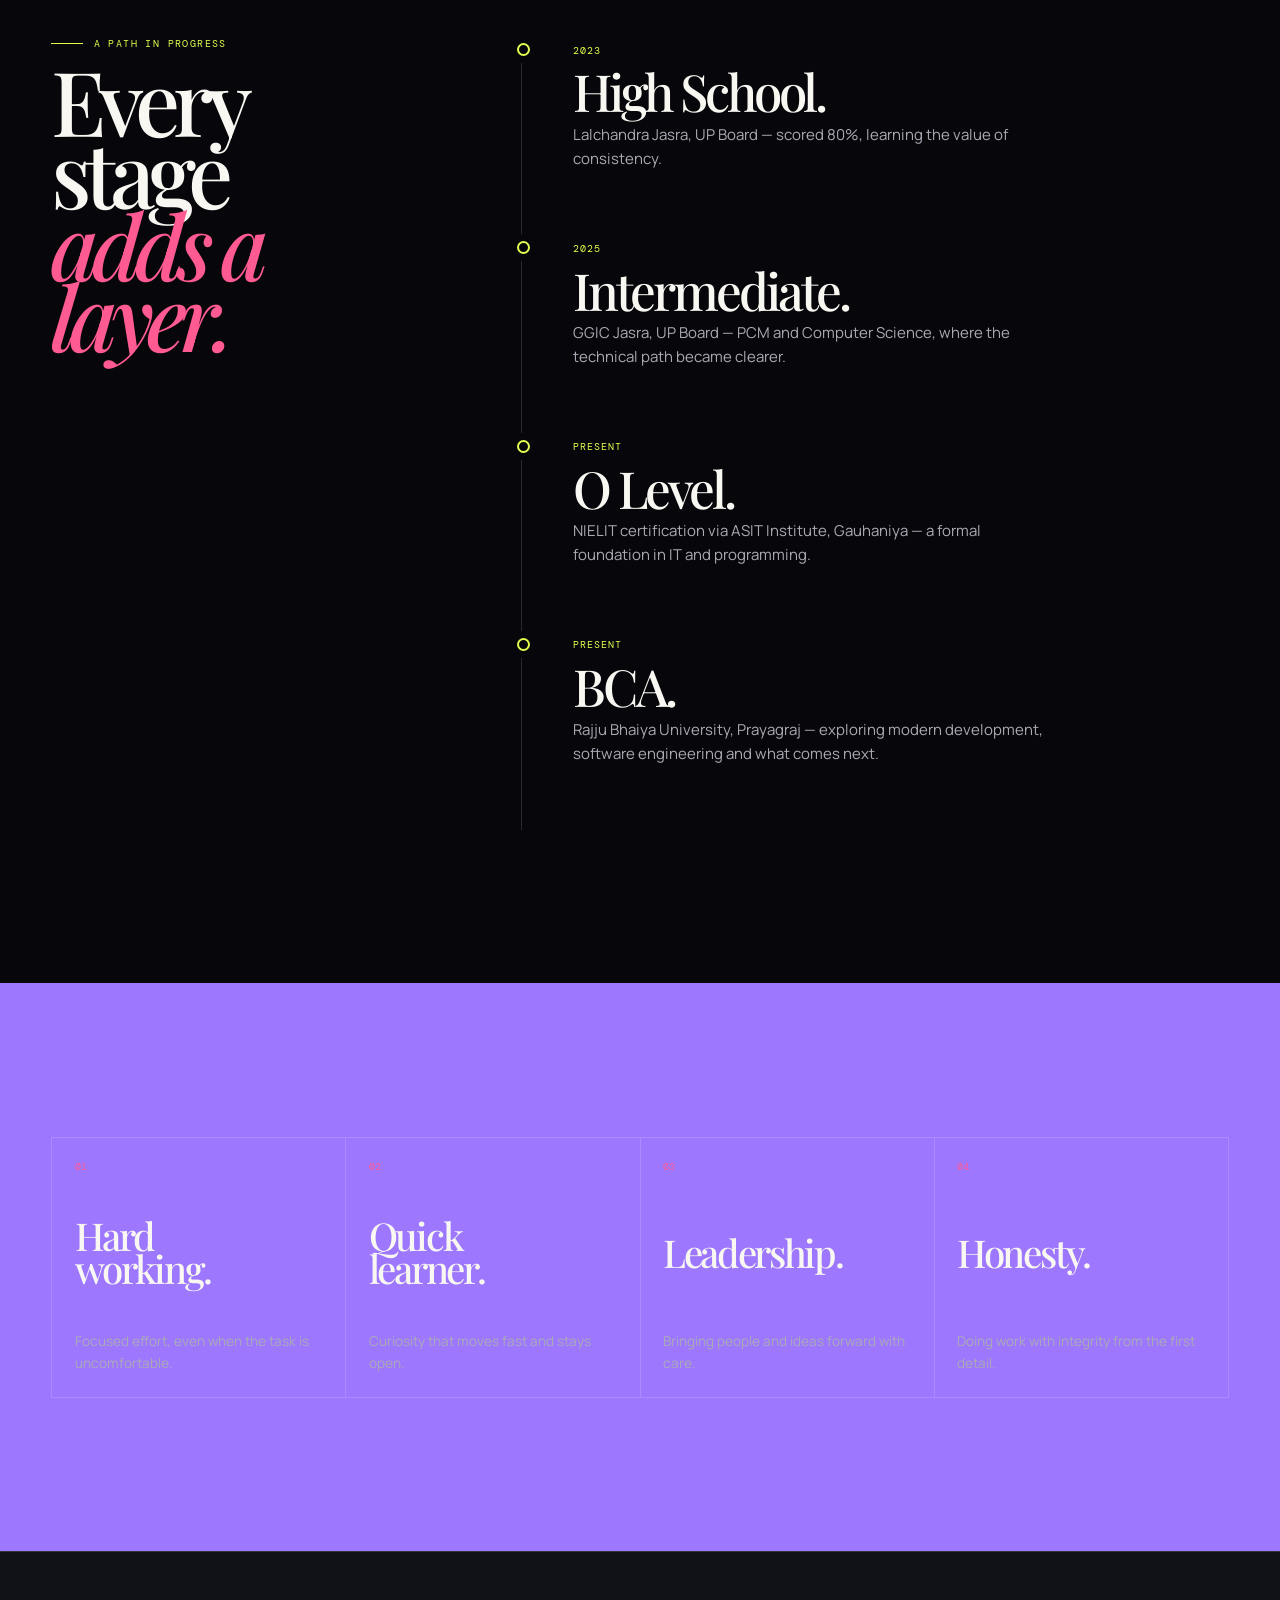
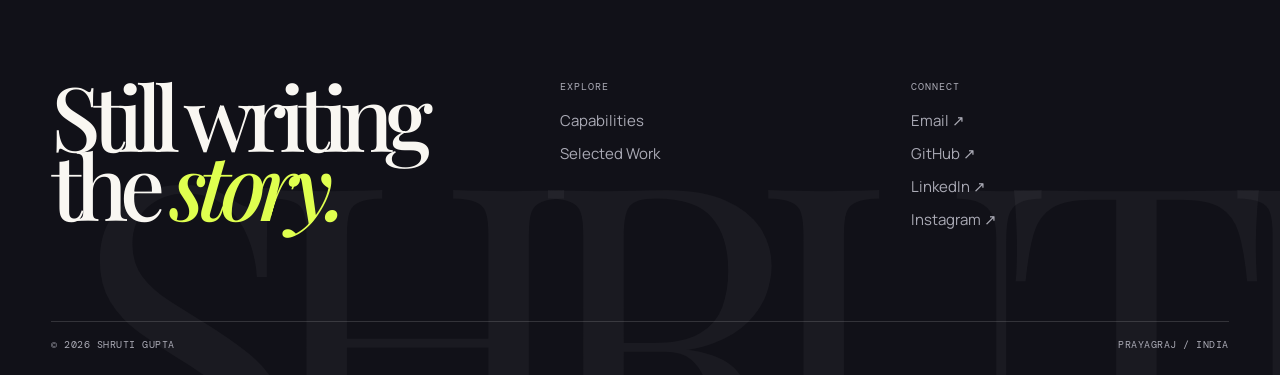
==== commit 47ae2ca4: "feat: rebuild Shruti portfolio experience" ====
--- a/about.html
+++ b/about.html
@@ -1,299 +1,2 @@
-<!DOCTYPE html>
-<html lang="en">
-<head>
-  <meta charset="UTF-8">
-  <meta name="viewport" content="width=device-width, initial-scale=1.0">
-  <title>About — Shruti Gupta</title>
-  <link rel="stylesheet" href="css/global.css">
-  <link rel="stylesheet" href="css/about.css">
-</head>
-<body>
-
-  <div id="scroll-progress"></div>
-  <div id="cursor-dot"></div>
-  <div id="cursor-ring"></div>
-  <div id="page-overlay"></div>
-
-  <!-- NAV -->
-  <nav class="nav">
-    <div class="nav-inner">
-      <a href="index.html" class="nav-logo">Shruti.dev</a>
-      <ul class="nav-links">
-        <li><a href="index.html">Home</a></li>
-        <li><a href="about.html">About</a></li>
-        <li><a href="skills.html">Skills</a></li>
-        <li><a href="projects.html">Projects</a></li>
-        <li><a href="contact.html">Contact</a></li>
-      </ul>
-      <button class="nav-hamburger" aria-label="Menu">&#9776;</button>
-    </div>
-  </nav>
-  <div class="nav-backdrop"></div>
-  <div class="nav-drawer">
-    <button class="nav-drawer-close" aria-label="Close">&#10005;</button>
-    <ul>
-      <li><a href="index.html">Home</a></li>
-      <li><a href="about.html">About</a></li>
-      <li><a href="skills.html">Skills</a></li>
-      <li><a href="projects.html">Projects</a></li>
-      <li><a href="contact.html">Contact</a></li>
-    </ul>
-  </div>
-
-  <main class="page-main">
-
-    <!-- ---- PAGE HERO ---- -->
-    <section class="page-hero">
-      <div class="ambient-blob page-hero-blob"></div>
-      <div class="container">
-        <div class="page-hero-inner reveal">
-          <span class="section-eyebrow">Who I Am</span>
-          <blockquote>
-            "From the banks of Prayagraj,<br>
-            building bridges with code."
-          </blockquote>
-          <cite>— Shruti Gupta</cite>
-        </div>
-      </div>
-    </section>
-
-    <!-- ---- MARQUEE ---- -->
-    <div class="marquee-wrap">
-      <div class="marquee-track">
-        <div class="marquee-item">Shruti Gupta <span class="dot"></span></div>
-        <div class="marquee-item">BCA Scholar <span class="dot"></span></div>
-        <div class="marquee-item">Web Developer <span class="dot"></span></div>
-        <div class="marquee-item">Prayagraj <span class="dot"></span></div>
-        <div class="marquee-item">Rajju Bhaiya University <span class="dot"></span></div>
-        <div class="marquee-item">O Level · NIELIT <span class="dot"></span></div>
-        <div class="marquee-item">Creative Thinker <span class="dot"></span></div>
-        <div class="marquee-item">Code Meets Creativity <span class="dot"></span></div>
-        <div class="marquee-item">Shruti Gupta <span class="dot"></span></div>
-        <div class="marquee-item">BCA Scholar <span class="dot"></span></div>
-        <div class="marquee-item">Web Developer <span class="dot"></span></div>
-        <div class="marquee-item">Prayagraj <span class="dot"></span></div>
-        <div class="marquee-item">Rajju Bhaiya University <span class="dot"></span></div>
-        <div class="marquee-item">O Level · NIELIT <span class="dot"></span></div>
-        <div class="marquee-item">Creative Thinker <span class="dot"></span></div>
-        <div class="marquee-item">Code Meets Creativity <span class="dot"></span></div>
-      </div>
-    </div>
-
-    <!-- ---- ABOUT STORY ---- -->
-    <section class="about-story">
-      <div class="container">
-        <div class="about-grid">
-
-          <div class="about-text reveal-left">
-            <h3>Code Meets Creativity</h3>
-            <p>
-              I'm <strong>Shruti Gupta</strong>, a passionate BCA student at
-              <strong>Rajju Bhaiya University</strong> with a NIELIT O Level certification.
-              My journey into technology started with curiosity — and grew into a craft.
-            </p>
-            <p>
-              My academic roots go back to <strong>Lalchandra Jasra</strong> where I scored
-              80% in my High School (2023), and <strong>GGIC Jasra</strong> where I completed
-              my Intermediate with PCM &amp; CS in 2025.
-            </p>
-            <p>
-              I have a deep interest in <strong>web development</strong> — building sites that
-              feel alive, look stunning, and tell real stories. I believe design and code are
-              two sides of the same coin.
-            </p>
-            <p>
-              When I'm not coding, you'll find me exploring design trends, reading tech blogs,
-              or dreaming up the next project that challenges my creativity. My goal is to become
-              a <strong>full-stack developer</strong> and inspire others from smaller cities
-              to dream bigger in tech.
-            </p>
-          </div>
-
-          <div class="about-photo-wrap reveal-right">
-            <div class="about-photo-frame">
-              <div class="about-photo-glow"></div>
-              <img src="assets/shruti2.jpg" alt="Shruti Gupta">
-            </div>
-          </div>
-
-        </div>
-      </div>
-    </section>
-
-    <!-- ---- EDUCATION TIMELINE ---- -->
-    <section class="timeline-section">
-      <div class="container">
-        <div class="timeline-header reveal">
-          <span class="section-eyebrow">My Journey</span>
-          <h2 class="section-title">Education</h2>
-          <p class="section-subtitle">The milestones that shaped who I am today.</p>
-        </div>
-
-        <div class="timeline">
-
-          <div class="timeline-item reveal">
-            <div class="timeline-node"></div>
-            <div class="timeline-card">
-              <div class="timeline-year">2023</div>
-              <h3>🎓 High School — 10th</h3>
-              <p>Lalchandra Jasra, UP Board</p>
-              <p>Scored <strong style="color:var(--text)">80%</strong> — Scholar Excellence Award</p>
-              <span class="timeline-badge">UP Board · Science</span>
-            </div>
-          </div>
-
-          <div class="timeline-item reveal delay-1">
-            <div class="timeline-node"></div>
-            <div class="timeline-card">
-              <div class="timeline-year">2025</div>
-              <h3>📖 Intermediate — 12th</h3>
-              <p>GGIC Jasra, UP Board</p>
-              <p>Scored <strong style="color:var(--text)">70%</strong> — PCM with Computer Science</p>
-              <span class="timeline-badge">UP Board · PCM + CS</span>
-            </div>
-          </div>
-
-          <div class="timeline-item reveal delay-2">
-            <div class="timeline-node"></div>
-            <div class="timeline-card">
-              <div class="timeline-year">Present</div>
-              <h3>💻 O Level — NIELIT</h3>
-              <p>ASIT Institute, Gauhaniya</p>
-              <p>Foundation of IT, Programming &amp; Computer Applications</p>
-              <span class="timeline-badge">NIELIT Certified</span>
-            </div>
-          </div>
-
-          <div class="timeline-item reveal delay-3">
-            <div class="timeline-node"></div>
-            <div class="timeline-card">
-              <div class="timeline-year">Present</div>
-              <h3>🚀 BCA — Bachelor of Computer Applications</h3>
-              <p>Rajju Bhaiya University, Prayagraj</p>
-              <p>Web Development, Modern Technologies &amp; Software Engineering</p>
-              <span class="timeline-badge">BCA · Ongoing</span>
-            </div>
-          </div>
-
-        </div>
-      </div>
-    </section>
-
-    <!-- ---- STRENGTHS POLAROID WALL ---- -->
-    <section class="strengths-section">
-      <div class="container">
-        <div class="reveal" style="margin-bottom:3rem;">
-          <span class="section-eyebrow">What Drives Me</span>
-          <h2 class="section-title">My Strengths</h2>
-        </div>
-
-        <div class="strengths-grid">
-          <div class="polaroid-card reveal">
-            <div class="polaroid-inner">
-              <div class="polaroid-icon">💪</div>
-              <h3>Hard Working</h3>
-              <p>Committed to putting in every effort needed to achieve my goals.</p>
-            </div>
-            <span class="polaroid-caption">Always 100%</span>
-          </div>
-
-          <div class="polaroid-card reveal delay-1">
-            <div class="polaroid-inner">
-              <div class="polaroid-icon">👥</div>
-              <h3>Leadership</h3>
-              <p>Ability to guide and motivate others toward achieving shared objectives.</p>
-            </div>
-            <span class="polaroid-caption">Born Leader</span>
-          </div>
-
-          <div class="polaroid-card reveal delay-2">
-            <div class="polaroid-inner">
-              <div class="polaroid-icon">🚀</div>
-              <h3>Quick Learner</h3>
-              <p>Adapts to new technologies and concepts rapidly and effectively.</p>
-            </div>
-            <span class="polaroid-caption">Always Growing</span>
-          </div>
-
-          <div class="polaroid-card reveal delay-3">
-            <div class="polaroid-inner">
-              <div class="polaroid-icon">🤝</div>
-              <h3>Honesty</h3>
-              <p>Committed to truthfulness and integrity in all professional dealings.</p>
-            </div>
-            <span class="polaroid-caption">True Always</span>
-          </div>
-        </div>
-      </div>
-    </section>
-
-    <!-- ---- CTA ---- -->
-    <section style="padding: 4rem 0 6rem;">
-      <div class="container" style="text-align:center;">
-        <div class="reveal">
-          <span class="section-eyebrow">What's Next?</span>
-          <h2 class="section-title" style="max-width:500px;margin:0 auto 1.5rem;">
-            Let's build something<br>
-            <span style="color:var(--gold); font-style:italic;">together.</span>
-          </h2>
-          <div style="display:flex; gap:1rem; justify-content:center; flex-wrap:wrap;">
-            <a href="projects.html" class="btn btn-primary">See My Work</a>
-            <a href="contact.html" class="btn btn-outline">Get in Touch</a>
-          </div>
-        </div>
-      </div>
-    </section>
-
-  </main>
-
-  <!-- FOOTER -->
-  <footer class="footer">
-    <div class="footer-inner">
-      <div class="footer-brand">
-        <div class="brand-name">Shruti Gupta</div>
-        <p>BCA Scholar &amp; Web Developer — crafting digital experiences from Prayagraj with elegance and code.</p>
-      </div>
-      <div class="footer-col">
-        <h4>Navigate</h4>
-        <ul>
-          <li><a href="index.html">Home</a></li>
-          <li><a href="about.html">About</a></li>
-          <li><a href="skills.html">Skills</a></li>
-          <li><a href="projects.html">Projects</a></li>
-          <li><a href="contact.html">Contact</a></li>
-        </ul>
-      </div>
-      <div class="footer-col">
-        <h4>Connect</h4>
-        <ul>
-          <li><a href="https://github.com/shrutii58" target="_blank">GitHub ↗</a></li>
-          <li><a href="mailto:shruti2389@gmail.com">Email ↗</a></li>
-          <li><a href="tel:+919198100828">+91 91981 00828</a></li>
-        </ul>
-      </div>
-    </div>
-    <div class="footer-bottom">
-      <p>© 2025 <span>Shruti Gupta</span> — Where Visions Blossom</p>
-      <p>✦ From Jasra to the Infinite Web ✦</p>
-    </div>
-  </footer>
-
-  <script src="js/reveal.js"></script>
-  <script src="js/nav.js"></script>
-  <script src="js/cursor.js"></script>
-
-  <!-- Timeline node animation via reveal observer -->
-  <script>
-    (function () {
-      const observer = new IntersectionObserver(entries => {
-        entries.forEach(e => {
-          if (e.isIntersecting) {
-            e.target.classList.add('visible');
-          }
-        });
-      }, { threshold: 0.3 });
-      document.querySelectorAll('.timeline-item').forEach(el => observer.observe(el));
-    })();
-  </script>
-</body>
-</html>
+<!doctype html><html lang="en"><head><meta charset="utf-8"><meta name="viewport" content="width=device-width,initial-scale=1"><title>Story — Shruti Gupta</title><link rel="stylesheet" href="css/v2.css"></head><body data-theme="dark"><div class="ambient"></div><div class="grain"></div><div class="curtain"></div><div class="progress"></div><header class="site-header"><nav class="nav"><a class="brand" href="index.html">shruti.dev<b>✦</b></a><ul class="nav-links"><li><a data-link href="index.html">Home</a></li><li><a data-link href="about.html">Story</a></li><li><a data-link href="skills.html">Skills</a></li><li><a data-link href="projects.html">Work</a></li><li><a data-link href="contact.html">Contact</a></li></ul><div class="nav-actions"><span class="availability"><i></i>Available</span><button class="theme-toggle" aria-label="Switch color theme">☼</button><button class="menu" aria-label="Open menu" aria-expanded="false">MENU</button></div></nav></header><nav class="mobile-nav"><a href="index.html">Home</a><a href="about.html">Story</a><a href="skills.html">Skills</a><a href="projects.html">Work</a><a href="contact.html">Contact</a><small>PRAYAGRAJ / INDIA</small></nav>
+<main><header class="page-hero2 light" data-num="01"><div class="wrap"><p class="eyebrow">The person behind the pixels</p><h1 class="section-title">Built from<br><em>curiosity.</em></h1><p>I’m Shruti — a BCA student, a NIELIT certified learner, and someone who believes honest work can begin anywhere.</p></div></header><section class="section"><div class="wrap"><div class="photo-wall"><figure class="photo-tile reveal2"><img src="assets/shruti-campus-portrait.jpg" alt="Shruti on campus"><figcaption class="photo-tag">THE BEGINNING</figcaption></figure><figure class="photo-tile reveal2 delay2"><img src="assets/shruti-outdoor-portrait.jpg" alt="Shruti outdoors"><figcaption class="photo-tag">THE POINT OF VIEW</figcaption></figure><figure class="photo-tile reveal2"><img src="assets/shruti-full-portrait.jpg" alt="Shruti portrait"><figcaption class="photo-tag">THE NEXT STEP</figcaption></figure></div></div></section><section class="section manifesto2"><div class="manifesto-label reveal2">My direction</div><p class="manifesto-copy reveal2 delay2">I want to make digital things that are <mark>clear enough to use,</mark> beautiful enough to remember, and honest enough to feel like me.</p></section><section class="section"><div class="wrap"><div class="journey2"><div class="sticky-title reveal2"><p class="eyebrow">A path in progress</p><h2 class="section-title">Every stage<br><em>adds a layer.</em></h2></div><div class="journey-list2"><article class="step reveal2"><time>2023</time><h3>High School.</h3><p>Lalchandra Jasra, UP Board — scored 80%, learning the value of consistency.</p></article><article class="step reveal2"><time>2025</time><h3>Intermediate.</h3><p>GGIC Jasra, UP Board — PCM and Computer Science, where the technical path became clearer.</p></article><article class="step reveal2"><time>PRESENT</time><h3>O Level.</h3><p>NIELIT certification via ASIT Institute, Gauhaniya — a formal foundation in IT and programming.</p></article><article class="step reveal2"><time>PRESENT</time><h3>BCA.</h3><p>Rajju Bhaiya University, Prayagraj — exploring modern development, software engineering and what comes next.</p></article></div></div></div></section><section class="section" style="background:var(--violet)"><div class="wrap"><div class="cap-grid"><article class="cap reveal2"><b>01</b><h3>Hard working.</h3><p>Focused effort, even when the task is uncomfortable.</p></article><article class="cap reveal2 delay2"><b>02</b><h3>Quick learner.</h3><p>Curiosity that moves fast and stays open.</p></article><article class="cap reveal2"><b>03</b><h3>Leadership.</h3><p>Bringing people and ideas forward with care.</p></article><article class="cap reveal2 delay2"><b>04</b><h3>Honesty.</h3><p>Doing work with integrity from the first detail.</p></article></div></div></section></main><footer class="footer2"><div class="footer-grid2"><div><h2 class="footer-title2">Still writing<br>the <em>story.</em></h2></div><div><h3>Explore</h3><ul><li><a href="skills.html">Capabilities</a></li><li><a href="projects.html">Selected Work</a></li></ul></div><div><h3>Connect</h3><ul><li><a href="mailto:shruti2389@gmail.com">Email ↗</a></li><li><a href="contact.html">Say hello ↗</a></li></ul></div></div><div class="footer-base"><span>© 2026 SHRUTI GUPTA</span><span>PRAYAGRAJ / INDIA</span></div></footer><script src="js/v2.js"></script></body></html>
--- a/css/v2.css
+++ b/css/v2.css
@@ -0,0 +1,20 @@
+@import url('https://fonts.googleapis.com/css2?family=DM+Mono:wght@400;500&family=Manrope:wght@400;500;600;700;800&family=Playfair+Display:ital,wght@0,500;0,600;0,700;1,500;1,600&display=swap');
+:root{--bg:#07070b;--surface:#111118;--surface2:#191923;--text:#f9f7f2;--muted:#aaaab5;--line:rgba(255,255,255,.14);--acid:#dfff4f;--violet:#9d78ff;--pink:#ff5a91;--cyan:#64d9ff;--display:'Playfair Display',Georgia,serif;--body:'Manrope',Arial,sans-serif;--mono:'DM Mono',monospace;--ease:cubic-bezier(.16,1,.3,1);--pad:clamp(1.15rem,4vw,4.5rem)}
+[data-theme=light]{--bg:#f5f3ed;--surface:#fffdf8;--surface2:#e9e5dc;--text:#111117;--muted:#595965;--line:rgba(17,17,23,.16);--acid:#b6ed23;--violet:#7354e6;--pink:#e63d75;--cyan:#14a6d7}
+*{box-sizing:border-box}html{background:var(--bg);scroll-behavior:smooth}body{margin:0;background:var(--bg);color:var(--text);font:400 15px/1.6 var(--body);overflow-x:hidden;transition:background .55s var(--ease),color .55s var(--ease)}a{color:inherit;text-decoration:none}button,input,textarea{font:inherit}button{border:0}img{display:block;max-width:100%}::selection{background:var(--acid);color:#09090d}.ambient{position:fixed;inset:0;z-index:-2;overflow:hidden;pointer-events:none;background:radial-gradient(circle at 13% 18%,color-mix(in srgb,var(--violet) 27%,transparent),transparent 22%),radial-gradient(circle at 85% 8%,color-mix(in srgb,var(--pink) 22%,transparent),transparent 25%),var(--bg)}.ambient:before,.ambient:after{content:'';position:absolute;border-radius:50%;filter:blur(70px);opacity:.25;animation:float 16s ease-in-out infinite}.ambient:before{width:30rem;height:30rem;left:-12rem;bottom:5%;background:var(--cyan)}.ambient:after{width:24rem;height:24rem;right:-8rem;bottom:-5rem;background:var(--pink);animation-delay:-8s}@keyframes float{50%{transform:translate(15%, -10%) scale(1.1)}}
+.grain{position:fixed;inset:0;z-index:40;pointer-events:none;opacity:.055;background-image:url("data:image/svg+xml,%3Csvg viewBox='0 0 180 180' xmlns='http://www.w3.org/2000/svg'%3E%3Cfilter id='n'%3E%3CfeTurbulence type='fractalNoise' baseFrequency='.85' numOctaves='4' stitchTiles='stitch'/%3E%3C/filter%3E%3Crect width='100%25' height='100%25' filter='url(%23n)'/%3E%3C/svg%3E")}.loader{position:fixed;inset:0;z-index:1000;display:grid;place-items:center;background:#07070b;transition:opacity .8s var(--ease),visibility .8s}.loader.hide{opacity:0;visibility:hidden}.loader-name{margin:0;font:clamp(3.5rem,12vw,12rem)/.72 var(--display);letter-spacing:-.09em;overflow:hidden}.loader-name span{display:block;animation:loadUp 1.1s var(--ease) both}.loader small{display:block;margin-top:1.3rem;color:var(--acid);font:10px var(--mono);letter-spacing:.22em;text-align:center;animation:fade .7s .35s both}@keyframes loadUp{from{transform:translateY(125%)}to{transform:none}}@keyframes fade{from{opacity:0}to{opacity:1}}.curtain{position:fixed;inset:0;z-index:999;background:var(--acid);transform:translateY(100%);pointer-events:none}.curtain.go{animation:curtain .7s var(--ease) both}@keyframes curtain{42%,60%{transform:translateY(0)}100%{transform:translateY(-100%)}}.progress{position:fixed;top:0;left:0;width:100%;height:3px;background:linear-gradient(90deg,var(--acid),var(--pink),var(--violet));transform:scaleX(0);transform-origin:left;z-index:99}
+.site-header{position:fixed;inset:0 0 auto;z-index:90;padding:1.1rem var(--pad);transition:.35s var(--ease);border-bottom:1px solid transparent}.site-header.scrolled{padding-block:.7rem;background:color-mix(in srgb,var(--bg) 84%,transparent);backdrop-filter:blur(20px);border-color:var(--line)}.nav{display:grid;grid-template-columns:1fr auto 1fr;align-items:center;width:min(100%,1500px);margin:auto}.brand{font:800 1.05rem var(--body);letter-spacing:-.08em}.brand b{display:inline-grid;place-items:center;width:1rem;height:1rem;margin-left:.2rem;border-radius:50%;background:var(--acid);color:#101014;font:10px var(--mono);vertical-align:top}.nav-links{display:flex;gap:1.8rem;list-style:none;margin:0;padding:0;font:600 11px var(--mono);letter-spacing:.06em;text-transform:uppercase}.nav-links a{position:relative;opacity:.67;transition:opacity .2s}.nav-links a:after{content:'';position:absolute;bottom:-.35rem;left:0;width:100%;height:2px;background:var(--acid);transform:scaleX(0);transition:transform .35s var(--ease)}.nav-links a:hover,.nav-links a.active{opacity:1}.nav-links a:hover:after,.nav-links a.active:after{transform:scaleX(1)}.nav-actions{display:flex;justify-content:end;align-items:center;gap:.75rem}.availability{font:10px var(--mono);color:var(--muted);letter-spacing:.04em}.availability i{display:inline-block;width:.45rem;height:.45rem;margin-right:.4rem;border-radius:50%;background:var(--acid);box-shadow:0 0 0 0 var(--acid);animation:beacon 2s infinite}@keyframes beacon{50%{box-shadow:0 0 0 7px transparent}}.theme-toggle{display:grid;place-items:center;width:2.4rem;height:2.4rem;border:1px solid var(--line);border-radius:50%;background:transparent;color:var(--text);cursor:pointer;transition:.3s var(--ease)}.theme-toggle:hover{background:var(--acid);border-color:var(--acid);color:#07070b;transform:rotate(24deg)}.menu{display:none;background:transparent;color:var(--text);font:700 11px var(--mono);letter-spacing:.1em}.mobile-nav{display:none}
+.eyebrow{display:flex;align-items:center;gap:.65rem;margin:0;color:var(--acid);font:10px var(--mono);letter-spacing:.14em;text-transform:uppercase}.eyebrow:before{content:'';width:2rem;height:1px;background:currentColor}.button{position:relative;display:inline-flex;align-items:center;justify-content:center;gap:.75rem;min-height:3.35rem;padding:0 1.35rem;overflow:hidden;border:1px solid var(--line);border-radius:.35rem;color:var(--text);font:700 10px var(--mono);letter-spacing:.08em;text-transform:uppercase;transition:color .4s var(--ease),transform .4s var(--ease),border-color .4s}.button:before{content:'';position:absolute;inset:auto 0 0;height:0;background:var(--acid);transition:height .4s var(--ease);z-index:-1}.button:hover{color:#07070b;border-color:var(--acid);transform:translateY(-5px)}.button:hover:before{height:100%}.button.primary{background:var(--acid);border-color:var(--acid);color:#09090d}.button.primary:before{background:var(--pink)}.button.primary:hover{color:#fff}.arrow{font-size:1.35em;transition:transform .3s}.button:hover .arrow{transform:translate(.3rem,-.2rem)}
+.hero2{position:relative;min-height:100svh;padding:clamp(7.6rem,12vw,10rem) var(--pad) 2.5rem;display:flex;align-items:center;overflow:hidden}.hero-grid2{position:relative;display:grid;grid-template-columns:1.05fr .95fr;gap:3rem;align-items:center;width:min(100%,1500px);margin:auto}.hero-copy{position:relative;z-index:2}.hero-title{max-width:770px;margin:1.1rem 0 1.6rem;font:clamp(4.35rem,10vw,10.7rem)/.74 var(--display);letter-spacing:-.09em;font-weight:500}.hero-title .accent{display:inline-block;color:var(--acid);font-style:italic}.hero-title .stroke{color:transparent;-webkit-text-stroke:1px var(--text);font-style:italic}.hero-lede{max-width:470px;margin:0 0 2rem;color:var(--muted);font-size:clamp(.9rem,1.25vw,1.08rem)}.hero-buttons{display:flex;flex-wrap:wrap;gap:.75rem}.hero-visual{position:relative;justify-self:end;width:min(100%,590px);aspect-ratio:1/1.08}.hero-photo{position:absolute;right:5%;bottom:0;width:78%;height:88%;overflow:hidden;border-radius:12rem 12rem 1rem 1rem;background:var(--surface);clip-path:inset(100% 0 0 0);animation:photoIn 1.2s .25s var(--ease) both}.hero-photo img{height:100%;width:100%;object-fit:cover;object-position:center 10%;filter:saturate(1.06);animation:imgZoom 7s 1.1s var(--ease) both}@keyframes photoIn{to{clip-path:inset(0)}}@keyframes imgZoom{to{transform:scale(1.06)}}.hero-photo:after{content:'';position:absolute;inset:0;background:linear-gradient(160deg,rgba(157,120,255,.2),transparent 35%,rgba(223,255,79,.1));mix-blend-mode:screen}.floating-note{position:absolute;z-index:2;padding:.75rem .9rem;background:var(--text);color:var(--bg);font:10px var(--mono);letter-spacing:.03em;box-shadow:10px 12px 0 color-mix(in srgb,var(--pink) 80%,transparent);animation:noteFloat 4s ease-in-out infinite}.note-a{top:15%;left:0;transform:rotate(-6deg)}.note-b{right:0;bottom:16%;background:var(--acid);transform:rotate(5deg);animation-delay:-2s}@keyframes noteFloat{50%{translate:0 -12px}}.orbit{position:absolute;inset:5% 0 auto auto;width:93%;aspect-ratio:1;border:1px solid var(--line);border-radius:50%;animation:spin 24s linear infinite}.orbit:before,.orbit:after{content:'';position:absolute;border-radius:50%;background:var(--acid)}.orbit:before{width:10px;height:10px;left:9%;top:28%}.orbit:after{width:6px;height:6px;right:12%;bottom:25%;background:var(--pink)}@keyframes spin{to{rotate:1turn}}.hero-number{position:absolute;left:var(--pad);bottom:1.5rem;color:var(--muted);font:10px var(--mono);letter-spacing:.1em}.hero-number b{color:var(--acid)}.scroll-mark{position:absolute;right:var(--pad);bottom:1.5rem;display:flex;align-items:center;gap:.6rem;font:10px var(--mono);letter-spacing:.1em;color:var(--muted)}.scroll-mark i{display:block;width:2.5rem;height:1px;background:var(--acid);animation:shrink 1.7s infinite}@keyframes shrink{50%{scale:.25 1;transform-origin:left}100%{scale:1;transform-origin:right}}
+.ticker{overflow:hidden;white-space:nowrap;border-block:1px solid var(--line);padding:1rem 0;color:var(--text);font:clamp(1.5rem,3vw,3.3rem)/1 var(--display);letter-spacing:-.04em}.ticker-in{display:inline-flex;align-items:center;gap:1rem;animation:marquee 24s linear infinite}.ticker strong{color:var(--acid);font:13px var(--mono)}@keyframes marquee{to{transform:translateX(-50%)}}.section{position:relative;padding:clamp(5.5rem,12vw,10rem) var(--pad)}.wrap{width:min(100%,1320px);margin:auto}.section-top{display:flex;justify-content:space-between;align-items:end;gap:2rem;margin-bottom:clamp(2.2rem,5vw,4.5rem)}.section-title{max-width:870px;margin:.9rem 0 0;font:clamp(3.2rem,7vw,7.8rem)/.8 var(--display);letter-spacing:-.08em;font-weight:500}.section-title em{color:var(--pink);font-style:italic}.section-copy{max-width:370px;margin:0;color:var(--muted)}
+.manifesto2{display:grid;grid-template-columns:.3fr 1fr;gap:3rem;background:var(--surface);overflow:hidden}.manifesto-label{font:10px var(--mono);letter-spacing:.1em;color:var(--acid);text-transform:uppercase}.manifesto-copy{max-width:1030px;margin:0;font:clamp(2.6rem,5.3vw,6.3rem)/.88 var(--display);letter-spacing:-.065em}.manifesto-copy mark{padding:0 .1em;background:transparent;color:var(--acid);font-style:italic}.manifesto-copy span{display:inline-block;color:var(--pink);font:1.1em var(--mono);vertical-align:top}.projects-feature{display:grid;grid-template-columns:1.18fr .82fr;gap:1rem}.project-main{position:relative;min-height:650px;padding:clamp(1.4rem,4vw,3.6rem);overflow:hidden;background:var(--surface);display:flex;flex-direction:column;justify-content:end;border-radius:.65rem}.project-main img{position:absolute;inset:0;width:100%;height:100%;object-fit:cover;opacity:.4;transition:transform 1.2s var(--ease),opacity .7s}.project-main:hover img{scale:1.08;opacity:.62}.project-main:after{content:'';position:absolute;inset:0;background:linear-gradient(15deg,rgba(7,7,11,.95),rgba(7,7,11,.05) 75%)}.project-main>*:not(img){position:relative;z-index:1}.project-kicker{color:var(--acid);font:10px var(--mono);letter-spacing:.1em}.project-main h3{max-width:650px;margin:.9rem 0;font:clamp(4rem,7.5vw,8rem)/.75 var(--display);letter-spacing:-.09em;font-weight:500}.project-main p{max-width:500px;color:#d1d1d8}.project-mini{display:grid;gap:1rem}.mini-card{position:relative;min-height:calc(50% - .5rem);padding:1.5rem;display:flex;flex-direction:column;justify-content:space-between;overflow:hidden;border-radius:.65rem;background:var(--acid);color:#0b0b0e}.mini-card:nth-child(2){background:var(--violet);color:#fff}.mini-card:before{content:'✦';position:absolute;right:-.18em;bottom:-.4em;color:rgba(255,255,255,.22);font:15rem var(--display);line-height:1}.mini-card b{font:10px var(--mono);letter-spacing:.09em}.mini-card h3{position:relative;max-width:290px;margin:0;font:clamp(2.4rem,4vw,4.4rem)/.8 var(--display);letter-spacing:-.07em;font-weight:500}.mini-card .arrow{position:relative;font-size:2rem}.photo-wall{display:grid;grid-template-columns:1.1fr .75fr 1fr;gap:1rem;align-items:center}.photo-tile{position:relative;overflow:hidden;background:var(--surface);border-radius:.55rem}.photo-tile img{width:100%;height:100%;object-fit:cover;transition:transform .8s var(--ease),filter .5s}.photo-tile:hover img{transform:scale(1.08);filter:saturate(1.2)}.photo-tile:nth-child(1){height:590px}.photo-tile:nth-child(2){height:400px}.photo-tile:nth-child(3){height:500px}.photo-tag{position:absolute;bottom:.8rem;left:.8rem;margin:0;padding:.45rem .65rem;background:var(--text);color:var(--bg);font:9px var(--mono);letter-spacing:.08em}.cap-grid{display:grid;grid-template-columns:repeat(4,1fr);border-top:1px solid var(--line);border-left:1px solid var(--line)}.cap{min-height:260px;padding:1.4rem;display:flex;flex-direction:column;justify-content:space-between;border-right:1px solid var(--line);border-bottom:1px solid var(--line);transition:background .4s,color .4s,transform .4s var(--ease)}.cap:hover{background:var(--acid);color:#07070b;transform:translateY(-10px)}.cap b{font:10px var(--mono);color:var(--pink)}.cap:hover b{color:#07070b}.cap h3{max-width:170px;margin:0;font:clamp(1.8rem,3vw,3rem)/.85 var(--display);letter-spacing:-.06em;font-weight:500}.cap p{margin:0;color:var(--muted);font-size:.85rem}.cap:hover p{color:#27272b}.journey2{display:grid;grid-template-columns:.5fr 1fr;gap:clamp(2rem,9vw,10rem)}.sticky-title{position:sticky;top:7rem;height:max-content}.journey-list2{border-left:1px solid var(--line);padding-left:clamp(1.4rem,4vw,4rem)}.step{position:relative;padding-bottom:4rem}.step:before{content:'';position:absolute;left:calc(-1 * clamp(1.4rem,4vw,4rem) - 5px);top:.4rem;width:9px;height:9px;border:2px solid var(--acid);border-radius:50%;background:var(--bg);box-shadow:0 0 0 7px var(--bg)}.step time{color:var(--acid);font:10px var(--mono);letter-spacing:.1em}.step h3{margin:.6rem 0;font:clamp(2.1rem,4vw,4rem)/.84 var(--display);letter-spacing:-.06em;font-weight:500}.step p{max-width:470px;margin:0;color:var(--muted)}
+.page-hero2{position:relative;min-height:70svh;padding:clamp(9rem,14vw,13rem) var(--pad) 4rem;display:flex;align-items:end;overflow:hidden}.page-hero2:after{content:attr(data-num);position:absolute;right:-.05em;bottom:-.38em;color:color-mix(in srgb,var(--text) 5%,transparent);font:clamp(17rem,35vw,42rem)/1 var(--display);letter-spacing:-.12em}.page-hero2 .wrap{position:relative;z-index:1}.page-hero2 p:last-child{max-width:530px;margin:1.4rem 0 0;color:var(--muted);font-size:1.05rem}.page-hero2.violet{background:linear-gradient(130deg,#201c43,#09090d 72%)}.page-hero2.light{background:linear-gradient(130deg,#fcfbf5,#ebe5ff);color:#121218}.page-hero2.light p:last-child{color:#5a5965}.page-hero2.light:after{color:rgba(20,20,27,.06)}.skills-cloud{position:relative;display:grid;grid-template-columns:repeat(12,1fr);grid-auto-rows:74px;min-height:560px;border-block:1px solid var(--line)}.skill{width:max-content;align-self:center;justify-self:center;padding:.75rem .9rem;border:1px solid var(--line);border-radius:99px;background:var(--surface);font:11px var(--mono);transition:transform .35s var(--ease),background .35s,color .35s}.skill:hover{background:var(--acid);color:#08080b;border-color:var(--acid);transform:rotate(-5deg) scale(1.15)}.skill:nth-child(1){grid-column:1/4;grid-row:2}.skill:nth-child(2){grid-column:5/8;grid-row:1}.skill:nth-child(3){grid-column:9/12;grid-row:2}.skill:nth-child(4){grid-column:3/6;grid-row:4}.skill:nth-child(5){grid-column:7/10;grid-row:3}.skill:nth-child(6){grid-column:10/13;grid-row:5}.skill:nth-child(7){grid-column:1/3;grid-row:6}.skill:nth-child(8){grid-column:5/8;grid-row:7}.skill:nth-child(9){grid-column:9/12;grid-row:7}.skill:nth-child(10){grid-column:3/5;grid-row:8}.skills-lanes{display:grid;grid-template-columns:repeat(3,1fr);gap:1rem}.lane{padding:1.7rem;border-radius:.6rem;background:var(--surface);border:1px solid var(--line)}.lane h3{margin:0 0 1.4rem;font:2.5rem var(--display);letter-spacing:-.06em;font-weight:500}.lane ul{list-style:none;margin:0;padding:0}.lane li{padding:.75rem 0;border-top:1px solid var(--line);font:11px var(--mono)}.case-grid{display:grid;grid-template-columns:repeat(12,1fr);gap:1rem}.case{position:relative;min-height:500px;padding:1.5rem;overflow:hidden;border-radius:.7rem;background:var(--surface);display:flex;flex-direction:column;justify-content:end}.case.wide{grid-column:span 7}.case.narrow{grid-column:span 5}.case:before{content:'';position:absolute;inset:0;background:linear-gradient(180deg,transparent 20%,rgba(8,8,12,.95));z-index:1}.case img{position:absolute;inset:0;width:100%;height:100%;object-fit:cover;opacity:.55;transition:transform 1s var(--ease)}.case:hover img{transform:scale(1.08)}.case>*:not(img){position:relative;z-index:2}.case h2{margin:1.2rem 0 .7rem;font:clamp(2.8rem,5vw,5.8rem)/.8 var(--display);letter-spacing:-.08em;font-weight:500}.case p{max-width:430px;margin:0;color:#d0d0d6}.case-meta{display:flex;justify-content:space-between;gap:1rem;margin-top:1.3rem;color:var(--acid);font:10px var(--mono)}.case.acid{background:var(--acid);color:#0b0b0e}.case.acid:before{background:linear-gradient(180deg,transparent,rgba(223,255,79,.2))}.case.acid p,.case.acid .case-meta{color:#292b1c}.contact-grid2{display:grid;grid-template-columns:.75fr 1.25fr;gap:clamp(2rem,8vw,9rem)}.contact-list{margin-top:2rem;border-top:1px solid var(--line)}.contact-list a,.contact-list p{display:flex;justify-content:space-between;gap:1rem;margin:0;padding:1rem 0;border-bottom:1px solid var(--line)}.contact-list span{color:var(--acid);font:10px var(--mono);letter-spacing:.08em}.form2{padding:clamp(1.4rem,4vw,3rem);border-radius:.7rem;background:var(--surface);border:1px solid var(--line)}.form2 h2{margin:0 0 2rem;font:clamp(3rem,5vw,5rem)/.8 var(--display);letter-spacing:-.07em;font-weight:500}.form-row2{display:grid;grid-template-columns:1fr 1fr;gap:1rem}.field{display:flex;flex-direction:column;margin-bottom:1.3rem}.field label{margin-bottom:.45rem;color:var(--muted);font:10px var(--mono);letter-spacing:.1em;text-transform:uppercase}.field input,.field textarea{padding:.7rem 0;border:0;border-bottom:1px solid var(--line);outline:0;background:transparent;color:var(--text)}.field input:focus,.field textarea:focus{border-color:var(--acid)}.field textarea{min-height:110px;resize:vertical}.send{display:flex;justify-content:space-between;width:100%;padding:1rem 0;background:none;border-top:1px solid var(--line);color:var(--text);cursor:pointer;font:700 11px var(--mono);letter-spacing:.09em;text-transform:uppercase}.send b{font-size:1.5rem;transition:transform .3s}.send:hover b{transform:translateX(.5rem)}.form-msg{min-height:23px;color:var(--acid)}
+.footer2{position:relative;overflow:hidden;padding:clamp(5rem,10vw,9rem) var(--pad) 1.5rem;background:var(--surface);border-top:1px solid var(--line)}.footer2:before{content:'SHRUTI';position:absolute;right:-.08em;bottom:-.37em;color:color-mix(in srgb,var(--text) 4%,transparent);font:clamp(13rem,34vw,40rem)/1 var(--display);letter-spacing:-.12em}.footer-grid2{position:relative;display:grid;grid-template-columns:1.5fr 1fr 1fr;gap:2rem;width:min(100%,1320px);margin:auto}.footer-title2{max-width:630px;margin:0;font:clamp(3.5rem,7vw,8rem)/.77 var(--display);letter-spacing:-.09em;font-weight:500}.footer-title2 em{color:var(--acid);font-style:italic}.footer2 h3{margin:0 0 1rem;color:var(--muted);font:10px var(--mono);letter-spacing:.1em;text-transform:uppercase}.footer2 ul{list-style:none;margin:0;padding:0}.footer2 li{margin:.55rem 0;color:var(--muted)}.footer2 li a:hover{color:var(--acid)}.footer-base{position:relative;display:flex;justify-content:space-between;gap:1rem;width:min(100%,1320px);margin:5rem auto 0;padding-top:1rem;border-top:1px solid var(--line);font:10px var(--mono);letter-spacing:.05em;color:var(--muted)}
+.reveal2{opacity:0;transform:translateY(44px);transition:opacity .8s var(--ease),transform .8s var(--ease)}.reveal2.show{opacity:1;transform:none}.delay2{transition-delay:.15s}
+@media(max-width:800px){.site-header{padding:1rem var(--pad)}.nav{grid-template-columns:1fr auto}.nav-links,.availability{display:none}.menu{display:block}.mobile-nav{position:fixed;inset:0;z-index:88;display:flex;flex-direction:column;justify-content:flex-end;padding:7rem var(--pad) calc(2rem + env(safe-area-inset-bottom));background:var(--acid);color:#09090d;clip-path:inset(0 0 100%);pointer-events:none;transition:clip-path .65s var(--ease)}.mobile-nav.open{clip-path:inset(0);pointer-events:auto}.mobile-nav a{margin:.1rem 0;opacity:0;transform:translateY(40px);font:clamp(3.8rem,13vw,6rem)/.82 var(--display);letter-spacing:-.08em;transition:opacity .4s,transform .55s var(--ease)}.mobile-nav.open a{opacity:1;transform:none}.mobile-nav.open a:nth-child(2){transition-delay:.06s}.mobile-nav.open a:nth-child(3){transition-delay:.12s}.mobile-nav.open a:nth-child(4){transition-delay:.18s}.mobile-nav.open a:nth-child(5){transition-delay:.24s}.mobile-nav small{margin-top:2rem;font:10px var(--mono);letter-spacing:.1em}.hero2{padding-top:7rem;padding-bottom:5rem;align-items:start}.hero-grid2{display:flex;flex-direction:column;gap:1.5rem;align-items:stretch}.hero-copy{order:1}.hero-title{font-size:clamp(4.2rem,16vw,7rem);margin-block:.9rem 1.25rem}.hero-lede{margin-bottom:1.5rem;font-size:.9rem}.hero-buttons{display:grid;grid-template-columns:1fr 1fr}.button{padding-inline:.5rem;font-size:9px}.hero-visual{order:2;width:86vw;max-width:430px;align-self:flex-end;height:60vw;min-height:290px}.hero-photo{width:73%;height:100%;right:7%;border-radius:7rem 7rem .7rem .7rem}.orbit{width:98%;top:4%}.floating-note{font-size:8px}.note-a{left:-3%;top:7%}.note-b{right:-2%;bottom:11%}.hero-number{bottom:1.2rem;font-size:8px}.scroll-mark{display:none}.ticker{padding:.8rem 0}.section{padding-block:5.5rem}.section-top{display:block}.section-copy{margin-top:1rem}.manifesto2{grid-template-columns:1fr;gap:1.2rem}.manifesto-copy{font-size:clamp(2.65rem,11vw,4.6rem)}.projects-feature{grid-template-columns:1fr}.project-main{min-height:560px}.project-main h3{font-size:clamp(4rem,15vw,6rem)}.project-mini{grid-template-columns:1fr 1fr}.mini-card{min-height:260px}.photo-wall{gap:.65rem}.photo-tile:nth-child(1){height:410px}.photo-tile:nth-child(2){height:300px}.photo-tile:nth-child(3){height:350px}.cap-grid{grid-template-columns:1fr 1fr}.cap{min-height:205px}.journey2,.contact-grid2{grid-template-columns:1fr;gap:2.5rem}.sticky-title{position:static}.page-hero2{min-height:68svh;padding-top:8rem;padding-bottom:3rem}.page-hero2:after{font-size:16rem}.skills-cloud{grid-template-columns:repeat(6,1fr);grid-auto-rows:58px;min-height:500px}.skill:nth-child(n){grid-column:auto;grid-row:auto}.skill:nth-child(1){grid-column:1/4;grid-row:1}.skill:nth-child(2){grid-column:4/7;grid-row:2}.skill:nth-child(3){grid-column:1/4;grid-row:3}.skill:nth-child(4){grid-column:4/7;grid-row:4}.skill:nth-child(5){grid-column:1/4;grid-row:5}.skill:nth-child(6){grid-column:4/7;grid-row:6}.skill:nth-child(7){grid-column:1/4;grid-row:7}.skill:nth-child(8){grid-column:4/7;grid-row:8}.skill:nth-child(9){grid-column:1/4;grid-row:9}.skill:nth-child(10){grid-column:4/7;grid-row:9}.skills-lanes{grid-template-columns:1fr}.case-grid{display:block}.case{margin-bottom:1rem;min-height:470px}.case.wide{min-height:550px}.form-row2{grid-template-columns:1fr}.footer-grid2{grid-template-columns:1fr 1fr}.footer-grid2>div:first-child{grid-column:1/-1}.footer-base{margin-top:3rem;font-size:8px}.reveal2{transform:translateY(24px);transition-duration:.65s}}
+@media(max-width:430px){.hero-buttons{grid-template-columns:1fr}.hero-visual{width:95vw}.project-mini{grid-template-columns:1fr}.cap-grid,.footer-grid2{grid-template-columns:1fr}.footer-grid2>div:first-child{grid-column:auto}.footer-base{display:block;line-height:1.9}.photo-wall{grid-template-columns:1fr 1fr}.photo-tile:nth-child(1){grid-column:1/-1;height:390px}.photo-tile:nth-child(2),.photo-tile:nth-child(3){height:235px}}
+@media(prefers-reduced-motion:reduce){*,*:before,*:after{animation-duration:.01ms!important;animation-iteration-count:1!important;transition-duration:.01ms!important;scroll-behavior:auto!important}.loader{display:none}.reveal2{opacity:1;transform:none}}
+.photo-wall.solo{grid-template-columns:minmax(0,780px);justify-content:center}.photo-wall.solo .photo-tile{height:700px!important}.photo-wall.solo .photo-tile img{object-position:center top}
+@media(max-width:800px){.photo-wall.solo{grid-template-columns:1fr}.photo-wall.solo .photo-tile{height:500px!important}}
+.technical-story{display:grid;grid-template-columns:1.05fr .95fr;gap:clamp(2rem,8vw,8rem);align-items:start}.technical-prose{color:var(--muted);font-size:1rem}.technical-prose p:first-of-type{margin-top:0}.technical-prose strong{color:var(--text);font-weight:700}.detail-stack{border-top:1px solid var(--line)}.detail-stack article{display:grid;grid-template-columns:6.6rem 1fr;gap:1.25rem;padding:1.15rem 0;border-bottom:1px solid var(--line)}.detail-stack b{color:var(--acid);font:10px var(--mono);letter-spacing:.1em}.detail-stack h3{margin:0 0 .3rem;font:1.65rem var(--display);letter-spacing:-.045em;font-weight:500}.detail-stack p{margin:0;color:var(--muted);font-size:.88rem}@media(max-width:800px){.technical-story{grid-template-columns:1fr}.detail-stack article{grid-template-columns:1fr;gap:.35rem}}
+.form2{box-shadow:0 20px 60px color-mix(in srgb,var(--bg) 34%,transparent)}.form2 .form-kicker{display:flex;align-items:center;justify-content:space-between;margin:-.25rem 0 1.2rem;color:var(--muted);font:10px var(--mono);letter-spacing:.08em}.form2 .form-kicker b{color:var(--acid);font-weight:500}.field{position:relative}.field input,.field textarea{width:100%;font-size:1rem;transition:border-color .25s,box-shadow .25s}.field input::placeholder,.field textarea::placeholder{color:color-mix(in srgb,var(--muted) 70%,transparent)}.field:focus-within label{color:var(--acid)}.field:focus-within:after{content:'';position:absolute;bottom:0;left:0;width:100%;height:2px;background:var(--acid);transform-origin:left;animation:fieldLine .3s var(--ease) both}@keyframes fieldLine{from{transform:scaleX(0)}to{transform:scaleX(1)}}.message-meta{display:flex;justify-content:space-between;gap:1rem;margin-top:.5rem;color:var(--muted);font:9px var(--mono);letter-spacing:.05em}.send{margin-top:.5rem;min-height:3.5rem;align-items:center;transition:padding .3s var(--ease),color .3s}.send:hover{padding-left:.5rem;color:var(--acid)}.form-msg{margin:.8rem 0 0}.form-note{margin:.25rem 0 0;color:var(--muted);font-size:.74rem}
